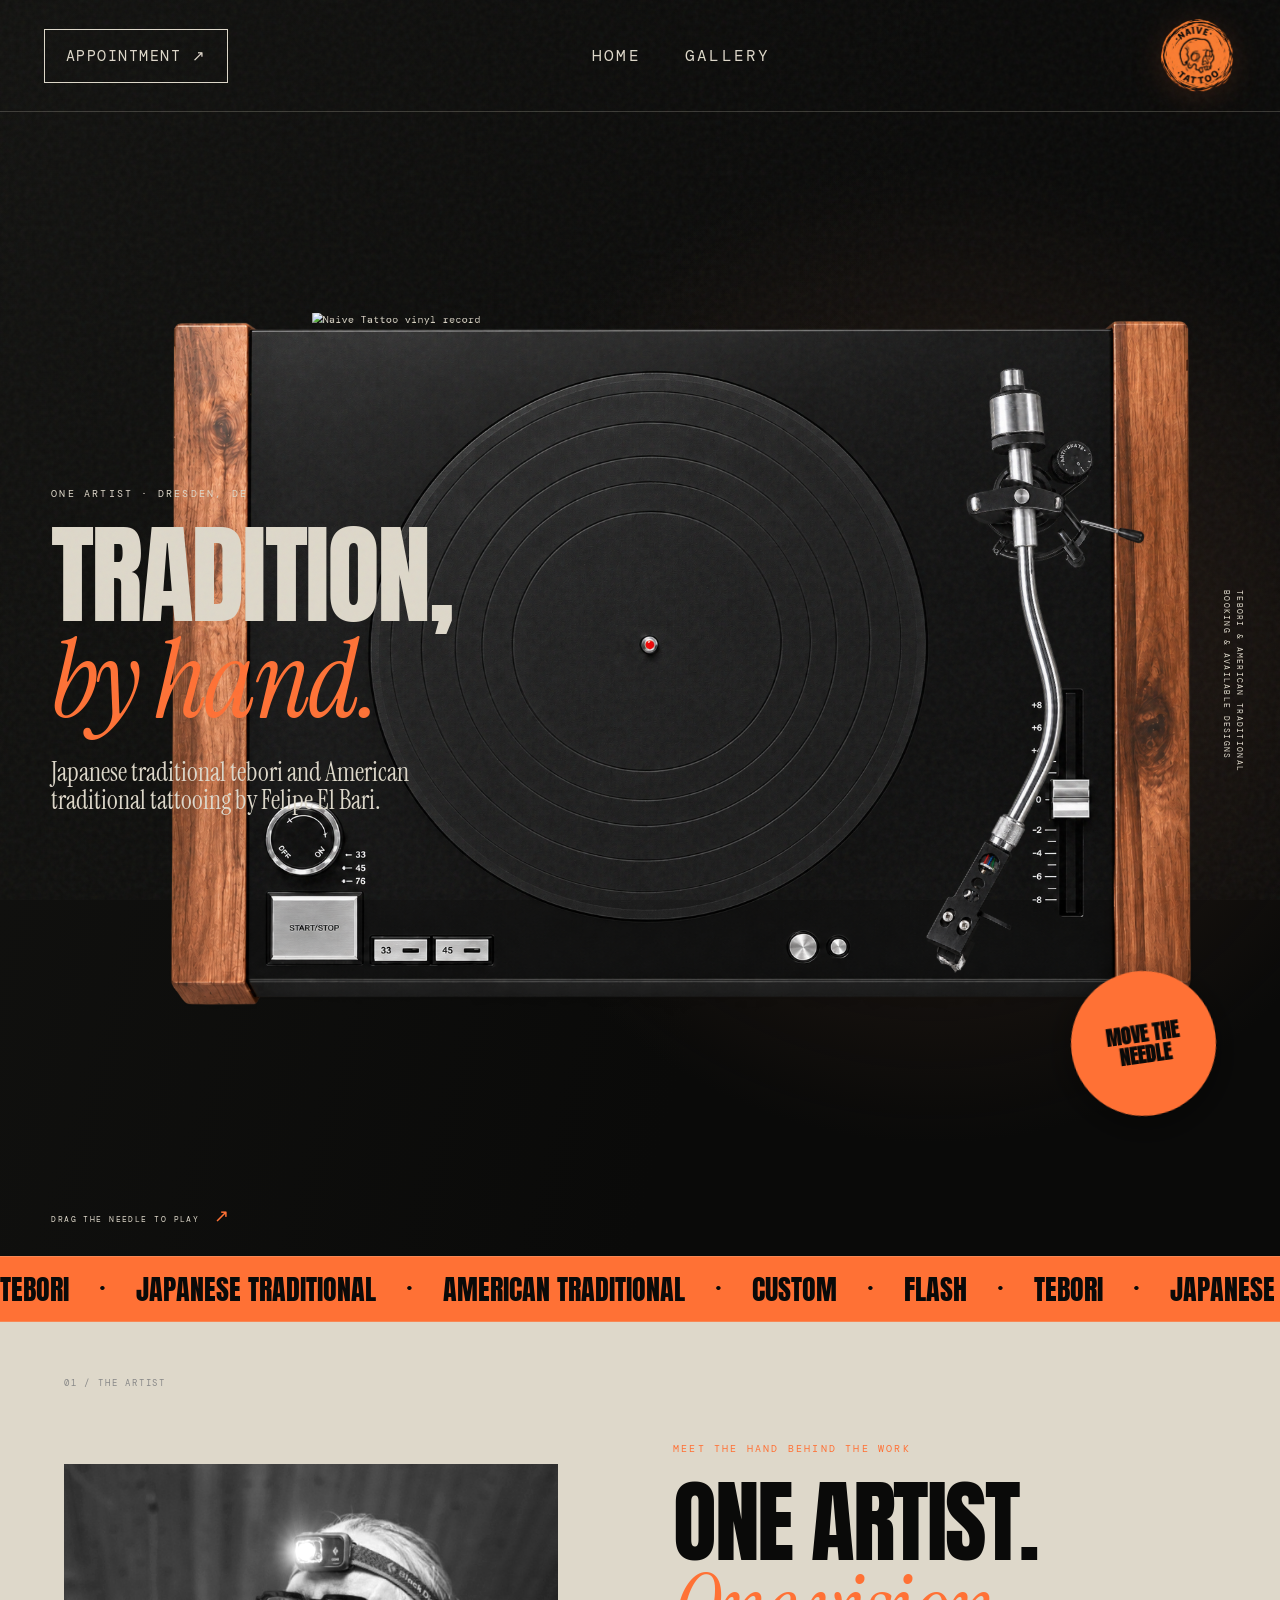
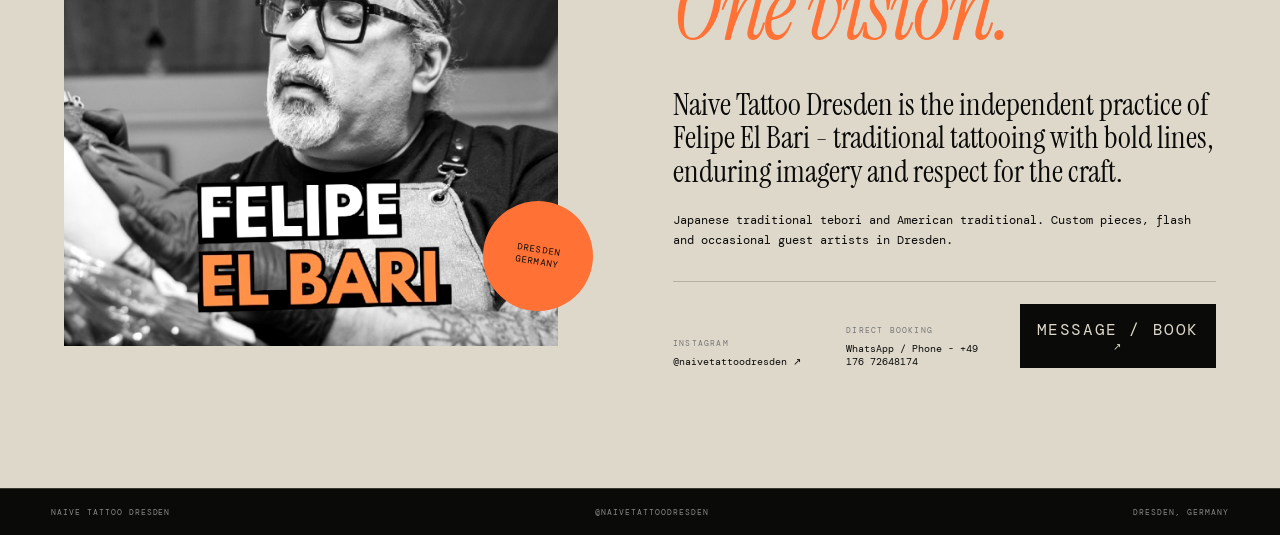
==== index.html @ 9af48a85 "Build Naive Tattoo Dresden website" ====
<!doctype html>
<html lang="en">
<head>
  <meta charset="UTF-8"><meta name="viewport" content="width=device-width,initial-scale=1">
  <meta name="theme-color" content="#0b0b0a">
  <meta name="description" content="Naive Tattoo Dresden - traditional Japanese tebori and American traditional tattooing.">
  <title>Naive Tattoo Dresden</title>
  <link rel="icon" type="image/png" sizes="16x16" href="Assets/Favicon/favicon-16x16.png">
  <link rel="icon" type="image/png" sizes="32x32" href="Assets/Favicon/favicon-32x32.png">
  <link rel="icon" type="image/png" sizes="48x48" href="Assets/Favicon/favicon-48x48.png">
  <link rel="apple-touch-icon" sizes="180x180" href="Assets/Favicon/favicon-180x180.png">
  <link rel="preconnect" href="https://fonts.googleapis.com"><link rel="preconnect" href="https://fonts.gstatic.com" crossorigin>
  <link href="https://fonts.googleapis.com/css2?family=Anton&family=DM+Mono:wght@300;400;500&family=Instrument+Serif:ital@0;1&display=swap" rel="stylesheet">
  <link rel="stylesheet" href="styles.css">
</head>
<body class="home-page">
  <div class="grain" aria-hidden="true"></div>
  <header class="site-header">
    <a class="brand" href="index.html" aria-label="Naive Tattoo Dresden, home"><img src="Assets/Logo/Orange logo.png" alt="Naive Tattoo Dresden orange logo"></a>
    <nav aria-label="Main navigation"><a href="index.html" aria-current="page">Home</a><a href="gallery.html">Gallery</a></nav>
    <button class="header-book appointment-open" type="button">Appointment <span>&nearr;</span></button>
  </header>
  <main>
    <section class="hero" id="top">
      <div class="hero-copy">
        <p class="eyebrow">One artist &middot; Dresden, DE</p>
        <h1>Tradition,<br><em>by hand.</em></h1>
        <p class="hero-intro">Japanese traditional tebori and American traditional tattooing by Felipe El Bari.</p>
      </div>
      <div class="deck-area">
        <div class="deck" id="deck" aria-label="Interactive record player">
          <img class="player" src="Assets/Vinyl player/player.png?v=221256" alt="Wooden record player">
          <div class="vinyl-wrap"><img class="vinyl" src="Assets/Vinyl player/Vinyl.png" alt="Naive Tattoo vinyl record"></div>
          <button class="tonearm" id="tonearm" type="button" aria-label="Hold and drag the tonearm onto or off the record" aria-pressed="false"><img src="Assets/Vinyl player/stick.png" alt=""></button>
          <button class="start-stop-hit" id="startStopButton" type="button" aria-label="Start or stop the record" aria-pressed="false"></button>
        </div>
        <div class="move-prompt" aria-hidden="true"><span><b>Move the needle</b></span></div>
      </div>
      <p class="side-note">Tebori & American Traditional<br>Booking & available designs</p>
      <span class="scroll-note">Drag the needle to play <span>&nearr;</span></span>
    </section>
    <section class="marquee" aria-label="Tattoo styles">
      <div class="marquee-track">
        <div class="marquee-set"><span>Tebori</span><i>&bull;</i><span>Japanese Traditional</span><i>&bull;</i><span>American Traditional</span><i>&bull;</i><span>Custom</span><i>&bull;</i><span>Flash</span><i>&bull;</i></div>
        <div class="marquee-set" aria-hidden="true"><span>Tebori</span><i>&bull;</i><span>Japanese Traditional</span><i>&bull;</i><span>American Traditional</span><i>&bull;</i><span>Custom</span><i>&bull;</i><span>Flash</span><i>&bull;</i></div>
        <div class="marquee-set" aria-hidden="true"><span>Tebori</span><i>&bull;</i><span>Japanese Traditional</span><i>&bull;</i><span>American Traditional</span><i>&bull;</i><span>Custom</span><i>&bull;</i><span>Flash</span><i>&bull;</i></div>
        <div class="marquee-set" aria-hidden="true"><span>Tebori</span><i>&bull;</i><span>Japanese Traditional</span><i>&bull;</i><span>American Traditional</span><i>&bull;</i><span>Custom</span><i>&bull;</i><span>Flash</span><i>&bull;</i></div>
        <div class="marquee-set" aria-hidden="true"><span>Tebori</span><i>&bull;</i><span>Japanese Traditional</span><i>&bull;</i><span>American Traditional</span><i>&bull;</i><span>Custom</span><i>&bull;</i><span>Flash</span><i>&bull;</i></div>
        <div class="marquee-set" aria-hidden="true"><span>Tebori</span><i>&bull;</i><span>Japanese Traditional</span><i>&bull;</i><span>American Traditional</span><i>&bull;</i><span>Custom</span><i>&bull;</i><span>Flash</span><i>&bull;</i></div>
      </div>
    </section>
    <section class="artist section home-artist" id="artist">
      <div class="section-index">01 / The artist</div>
      <div class="portrait-wrap reveal">
        <img src="Assets/Profile picture/Profile picture.png" alt="Felipe El Bari tattooing in his Dresden studio">
        <span class="portrait-stamp">Dresden<br>Germany</span>
      </div>
      <div class="artist-copy reveal">
        <p class="eyebrow orange">Meet the hand behind the work</p>
        <h2>One artist.<br><em>One vision.</em></h2>
        <p class="lead">Naive Tattoo Dresden is the independent practice of Felipe El Bari - traditional tattooing with bold lines, enduring imagery and respect for the craft.</p>
        <p>Japanese traditional tebori and American traditional. Custom pieces, flash and occasional guest artists in Dresden.</p>
        <div class="artist-contact">
          <div><small>Instagram</small><a href="https://www.instagram.com/naivetattoodresden/" target="_blank" rel="noreferrer">@naivetattoodresden &nearr;</a></div>
          <div><small>Direct booking</small><span>WhatsApp / Phone  - +49 176 72648174</span></div>
          <button class="message-button appointment-open" type="button">Message / Book <span>&nearr;</span></button>
        </div>
      </div>
    </section>
  </main>
  <footer><span>Naive Tattoo Dresden</span><span>@naivetattoodresden</span><span>Dresden, Germany</span></footer>
  <audio id="recordAudio" preload="metadata" loop src="Assets/Music/Rock Wit U (Yoruba Soul Mix - Dub).mp3"></audio>
  <dialog class="appointment-modal" id="appointmentModal">
    <button class="modal-close" type="button" aria-label="Close appointment details">&times;</button>
    <p class="eyebrow orange">Naive Tattoo Dresden</p><h2>Book a tattoo.</h2>
    <p>Message me, call me, or get in touch through Instagram to book or ask about available designs.</p>
    <div class="contact-rows">
      <div><small>Phone / WhatsApp</small><span>+49 176 72648174</span></div>
      <a href="https://www.instagram.com/naivetattoodresden/" target="_blank" rel="noreferrer"><small>Instagram</small><span>@naivetattoodresden &nearr;</span></a>
      <div><small>Email</small><span>Details coming soon</span></div>
    </div>
  </dialog>
  <script src="script.js"></script>
</body>
</html>
---- styles.css ----
:root{--ink:#0a0a09;--paper:#ded8ca;--orange:#ff7135;--line:rgba(222,216,202,.22);--mono:"DM Mono",monospace;--display:"Anton",Impact,sans-serif;--serif:"Instrument Serif",Georgia,serif}
*{box-sizing:border-box}html{scroll-behavior:smooth}body{margin:0;background:var(--ink);color:var(--paper);font-family:var(--mono);overflow-x:hidden}button,a{color:inherit}a{text-decoration:none}button{font:inherit}.grain{position:fixed;inset:0;pointer-events:none;z-index:99;opacity:.06;background-image:url("data:image/svg+xml,%3Csvg viewBox='0 0 180 180' xmlns='http://www.w3.org/2000/svg'%3E%3Cfilter id='n'%3E%3CfeTurbulence type='fractalNoise' baseFrequency='.9' numOctaves='4' stitchTiles='stitch'/%3E%3C/filter%3E%3Crect width='100%25' height='100%25' filter='url(%23n)' opacity='.8'/%3E%3C/svg%3E")}.site-header{height:92px;display:flex;align-items:center;justify-content:space-between;padding:15px 3vw;border-bottom:1px solid var(--line);position:absolute;top:0;width:100%;z-index:10}.brand{display:flex;align-items:center;gap:12px;text-transform:uppercase;font-size:10px;line-height:1.25;letter-spacing:.12em}.brand img{width:56px;height:56px;object-fit:contain}.site-header nav{display:flex;gap:35px;text-transform:uppercase;font-size:10px;letter-spacing:.16em}.site-header nav a,.text-link{position:relative}.site-header nav a:after,.text-link:after{content:"";position:absolute;height:1px;background:var(--orange);bottom:-5px;left:0;width:0;transition:.25s}.site-header nav a:hover:after,.text-link:hover:after{width:100%}.header-book{border:1px solid var(--paper);padding:13px 17px;text-transform:uppercase;font-size:10px;letter-spacing:.1em;transition:.25s}.header-book:hover{background:var(--orange);color:var(--ink);border-color:var(--orange)}.hero{min-height:100vh;position:relative;display:grid;grid-template-columns:minmax(260px,.75fr) minmax(520px,1.4fr);align-items:center;padding:120px 4vw 65px;overflow:hidden}.hero:before{content:"";position:absolute;inset:0;background:radial-gradient(circle at 73% 52%,#2b1e17 0,transparent 43%),linear-gradient(105deg,#121210,transparent 60%);z-index:-1}.hero-copy{position:relative;z-index:3}.eyebrow{text-transform:uppercase;letter-spacing:.22em;font-size:10px;margin:0 0 28px}.orange{color:var(--orange)}h1,h2{font-family:var(--display);font-weight:400;text-transform:uppercase;line-height:.88;letter-spacing:-.025em;margin:0}h1{font-size:clamp(70px,8.5vw,150px)}h1 em,h2 em{font-family:var(--serif);font-weight:400;text-transform:none;color:var(--orange)}.hero-intro{max-width:440px;font-family:var(--serif);font-size:clamp(20px,2vw,29px);line-height:1.12;margin:30px 0}.hero-tags{display:flex;gap:7px;flex-wrap:wrap}.hero-tags span{font-size:9px;letter-spacing:.12em;text-transform:uppercase;border:1px solid var(--line);border-radius:99px;padding:8px 11px}.deck-area{position:relative;width:min(64vw,760px);justify-self:end;margin-right:-2vw}.deck{position:relative;aspect-ratio:1}.deck img{width:100%;height:100%;object-fit:contain;display:block}.player{position:absolute;inset:0}.vinyl{position:absolute;inset:0;will-change:transform}.tonearm{position:absolute;inset:0;padding:0;border:0;background:transparent;cursor:grab;transform-origin:83.5% 20%;transform:rotate(-14deg);transition:transform .95s cubic-bezier(.22,.8,.2,1);z-index:3}.tonearm:active{cursor:grabbing}.deck.playing .tonearm{transform:rotate(0deg)}.deck.playing .vinyl{animation:spin 4.5s linear infinite}.needle-zone{position:absolute;left:45%;top:67%;width:20%;height:20%;border-radius:50%;pointer-events:none}.move-prompt{position:absolute;right:0;bottom:8%;display:flex;align-items:center;gap:10px;background:var(--orange);color:var(--ink);border:0;border-radius:50%;width:145px;height:145px;justify-content:center;transform:rotate(-8deg);cursor:pointer;z-index:5;box-shadow:0 10px 45px #0008;transition:.25s}.move-prompt:hover{transform:rotate(0) scale(1.05)}.move-prompt b,.move-prompt small{display:block;text-align:left}.move-prompt b{text-transform:uppercase;font-family:var(--display);font-size:20px}.move-prompt small{font-size:7px;text-transform:uppercase;letter-spacing:.08em;max-width:70px}.prompt-arrow{font-size:25px}.playing+.move-prompt{opacity:0;visibility:hidden;transform:scale(.7)}.now-playing{position:absolute;bottom:4%;right:1%;display:flex;align-items:center;gap:12px;opacity:0;transform:translateY(15px);pointer-events:none;transition:.4s}.deck.playing~.now-playing{opacity:1;transform:none;pointer-events:auto}.now-playing b,.now-playing small{display:block;text-transform:uppercase}.now-playing b{font-size:10px}.now-playing small{font-size:7px;color:#999;margin-top:3px}.now-playing button{background:transparent;border:0;border-bottom:1px solid var(--paper);padding:3px;font-size:8px;text-transform:uppercase;cursor:pointer}.equalizer{display:flex;align-items:flex-end;gap:2px;height:18px}.equalizer i{display:block;width:2px;background:var(--orange);animation:level .55s ease-in-out infinite alternate}.equalizer i:nth-child(1){height:8px}.equalizer i:nth-child(2){height:17px;animation-delay:.2s}.equalizer i:nth-child(3){height:12px;animation-delay:.35s}.side-note{position:absolute;right:2vw;top:47%;writing-mode:vertical-rl;text-transform:uppercase;font-size:8px;letter-spacing:.16em;line-height:1.7}.scroll-note{position:absolute;bottom:28px;left:4vw;text-transform:uppercase;font-size:8px;letter-spacing:.18em}.scroll-note span{color:var(--orange);font-size:18px;margin-left:8px}.marquee{border-block:1px solid var(--line);overflow:hidden;background:var(--orange);color:var(--ink);padding:13px 0}.marquee div{display:flex;gap:30px;width:max-content;animation:marquee 28s linear infinite}.marquee span{font-family:var(--display);font-size:28px;text-transform:uppercase}.marquee i{font-style:normal;font-size:18px;align-self:center}.section{padding:120px 5vw}.section-index{font-size:9px;text-transform:uppercase;letter-spacing:.2em;color:#888}.artist{display:grid;grid-template-columns:1fr 1.1fr;gap:9vw;align-items:center;background:var(--paper);color:var(--ink);position:relative}.artist>.section-index{position:absolute;top:55px;left:5vw}.portrait-wrap{position:relative;max-width:590px}.portrait-wrap img{width:100%;display:block;filter:contrast(1.08)}.portrait-stamp{position:absolute;right:-35px;bottom:35px;background:var(--orange);border-radius:50%;width:110px;height:110px;display:grid;place-items:center;text-align:center;text-transform:uppercase;font-size:9px;line-height:1.5;letter-spacing:.15em;transform:rotate(9deg)}h2{font-size:clamp(58px,7vw,112px)}.artist-copy .lead{font-family:var(--serif);font-size:clamp(22px,2.4vw,34px);line-height:1.1;margin:40px 0 20px;max-width:700px}.artist-copy>p:not(.lead,.eyebrow){line-height:1.7;font-size:12px;max-width:590px}.text-link{display:inline-block;text-transform:uppercase;font-size:10px;letter-spacing:.14em;margin-top:25px}.text-link span{color:var(--orange)}.work{padding-bottom:170px}.work-heading{display:grid;grid-template-columns:.5fr 1.4fr .6fr;gap:3vw;align-items:end;margin-bottom:80px}.work-heading p{font-family:var(--serif);font-size:20px;line-height:1.2}.gallery{display:grid;grid-template-columns:repeat(12,1fr);gap:6vw 2vw;align-items:start}.piece{border:0;background:transparent;padding:0;text-align:left;cursor:zoom-in;color:var(--paper)}.piece:nth-child(1){grid-column:1/span 5}.piece:nth-child(2){grid-column:7/span 3;margin-top:130px}.piece:nth-child(3){grid-column:10/span 3;margin-top:45px}.piece:nth-child(4){grid-column:2/span 3}.piece:nth-child(5){grid-column:6/span 4;margin-top:-40px}.piece:nth-child(6){grid-column:10/span 3;margin-top:90px}.piece img{width:100%;display:block;aspect-ratio:4/5;object-fit:cover;filter:saturate(.78);transition:.45s}.piece:hover img{filter:saturate(1);transform:scale(.985)}.piece span{display:block;margin-top:12px;font-size:8px;text-transform:uppercase;letter-spacing:.14em;color:#aaa}.practice{background:#191815;display:grid;grid-template-columns:.8fr 1.2fr;gap:8vw;align-items:start}.practice-art{position:sticky;top:30px}.practice-art img{width:100%;display:block}.practice-copy h2{margin:35px 0 70px}.service-list{border-top:1px solid var(--line)}.service-list article{display:grid;grid-template-columns:45px 1fr 1.1fr;gap:20px;padding:24px 0;border-bottom:1px solid var(--line);align-items:start}.service-list article>span{font-size:8px;color:var(--orange)}.service-list h3{font-family:var(--display);font-weight:400;text-transform:uppercase;font-size:24px;margin:0}.service-list p{font-size:10px;line-height:1.6;color:#aaa;margin:3px 0}.booking{text-align:center;min-height:88vh;display:flex;flex-direction:column;align-items:center;justify-content:center;position:relative;overflow:hidden}.booking-mark{position:absolute;width:min(58vw,760px);opacity:.06;z-index:-1}.booking h2{font-size:clamp(65px,9vw,145px)}.booking>p:not(.eyebrow){font-family:var(--serif);font-size:22px;max-width:600px}.booking-button{background:var(--orange);color:var(--ink);padding:21px 27px;text-transform:uppercase;font-size:11px;letter-spacing:.12em;margin-top:25px;transition:.25s}.booking-button:hover{transform:rotate(-2deg) scale(1.03)}.booking-meta{position:absolute;bottom:30px;width:90%;display:flex;justify-content:space-between;text-transform:uppercase;font-size:8px;letter-spacing:.14em}footer{display:flex;justify-content:space-between;border-top:1px solid var(--line);padding:28px 4vw;text-transform:uppercase;font-size:8px;letter-spacing:.12em;color:#888}#lightbox{width:100vw;height:100vh;max-width:none;max-height:none;border:0;padding:5vh;background:#080808ef;color:white}#lightbox::backdrop{background:#000b}#lightbox img{width:100%;height:85vh;object-fit:contain}#lightbox p{text-align:center;text-transform:uppercase;font-size:9px;letter-spacing:.15em}.lightbox-close{position:fixed;right:25px;top:20px;border:0;background:var(--orange);color:#000;border-radius:50%;width:42px;height:42px;font-size:25px;cursor:pointer}.reveal{opacity:0;transform:translateY(35px);transition:opacity .75s,transform .75s}.reveal.visible{opacity:1;transform:none}@keyframes spin{to{transform:rotate(360deg)}}@keyframes level{to{height:3px}}@keyframes marquee{to{transform:translateX(-50%)}}
@media(max-width:900px){.site-header{height:75px}.site-header nav{display:none}.brand img{width:45px;height:45px}.hero{grid-template-columns:1fr;padding-top:110px;align-content:start}.hero-copy{padding-top:20px}.hero-intro{margin:18px 0}.deck-area{width:min(110vw,660px);margin:-3vw -11vw -6vw 0;justify-self:end}.side-note{display:none}.scroll-note{bottom:16px}.move-prompt{width:110px;height:110px;right:7%;bottom:10%}.artist{grid-template-columns:1fr;padding-top:100px}.portrait-wrap{max-width:75vw}.artist-copy{padding-top:20px}.work-heading{grid-template-columns:1fr}.work-heading .section-index{margin-bottom:25px}.work-heading p{max-width:400px}.piece:nth-child(n){grid-column:auto;margin-top:0}.gallery{grid-template-columns:1fr 1fr;gap:35px 16px}.practice{grid-template-columns:1fr}.practice-art{position:relative;top:0;max-width:550px}.booking-meta{position:relative;bottom:auto;margin-top:70px;gap:20px}.site-header,.section{padding-left:22px;padding-right:22px}}
@media(max-width:560px){.header-book{padding:10px;font-size:8px}.hero{min-height:900px}.hero h1{font-size:64px}.hero-copy{z-index:4}.deck-area{width:125vw;margin-top:0;margin-right:-30vw}.move-prompt{right:16%;bottom:9%}.section{padding-top:85px;padding-bottom:85px}.portrait-wrap{max-width:92%}.portrait-stamp{right:-20px;width:90px;height:90px}.gallery{grid-template-columns:1fr}.piece:nth-child(n){width:88%}.piece:nth-child(even){margin-left:auto}.service-list article{grid-template-columns:30px 1fr}.service-list p{grid-column:2}.booking{min-height:780px}.booking-meta{flex-direction:column}footer{gap:15px;flex-direction:column}.scroll-note{display:none}}
@media(prefers-reduced-motion:reduce){*{scroll-behavior:auto!important}.vinyl,.marquee div,.equalizer i{animation:none!important}.reveal{opacity:1;transform:none}}

/* Compact revision: mechanically constrained record player + artist contact */
.hero{grid-template-columns:minmax(260px,.75fr) minmax(500px,1.35fr);padding:110px 4vw 55px}
.deck-area{width:min(58vw,760px,calc(100vh - 135px));margin-right:1vw}
.deck{user-select:none;touch-action:none}
.deck img{pointer-events:none}
.tonearm{transform-origin:83.5% 20%;transform:rotate(-16deg);transition:transform .5s cubic-bezier(.22,.8,.2,1);touch-action:none}
.tonearm.dragging{cursor:grabbing;transition:none}
.tonearm:focus-visible{outline:0}
.deck.playing .tonearm{transform:rotate(0deg)}
.deck.playing .vinyl{animation:record-spin 3.8s linear infinite}
.move-prompt{cursor:default;animation:nudge 1.8s ease-in-out infinite}
.artist-contact{margin-top:30px;border-top:1px solid rgba(10,10,9,.2);display:grid;grid-template-columns:1fr 1fr auto;gap:20px;align-items:end;padding-top:22px}
.artist-contact small,.artist-contact a,.artist-contact span{display:block}
.artist-contact small{text-transform:uppercase;font-size:8px;letter-spacing:.15em;color:#777;margin-bottom:7px}
.artist-contact a,.artist-contact span{font-size:10px}
.message-button{background:var(--ink);color:var(--paper);padding:15px 17px;text-transform:uppercase;letter-spacing:.1em;white-space:nowrap;transition:.25s}
.message-button:hover{background:var(--orange);color:var(--ink)}
@keyframes record-spin{from{transform:rotate(0deg)}to{transform:rotate(360deg)}}
@keyframes nudge{50%{transform:rotate(-5deg) translateY(-5px)}}
@media(max-width:900px){.hero{padding-top:100px}.deck-area{width:min(92vw,620px);margin:-2vw auto 0;justify-self:center}.artist-contact{grid-template-columns:1fr 1fr}.message-button{grid-column:1/-1;text-align:center}}
@media(max-width:560px){.hero{min-height:850px}.deck-area{width:96vw;margin:10px -3vw 0}.move-prompt{right:8%}}

/* Minimal two-page portfolio */
.brand img{width:58px;height:58px}
.header-book{background:transparent;cursor:pointer}
.home-page .hero{min-height:calc(100vh - 58px)}
.home-page footer{padding-block:18px}
.marquee{padding:11px 0}
.marquee .marquee-track{display:flex;gap:0;width:max-content;animation:marquee-loop 42s linear infinite}
.marquee .marquee-set{display:flex;flex-shrink:0;gap:28px;width:max-content;padding-right:28px;animation:none}
.marquee .marquee-set span{white-space:nowrap}
@keyframes marquee-loop{to{transform:translateX(-16.6666667%)}}
.appointment-modal{width:min(92vw,570px);border:1px solid rgba(222,216,202,.3);background:#11110f;color:var(--paper);padding:45px;box-shadow:0 30px 100px #000}
.appointment-modal::backdrop{background:#000b;backdrop-filter:blur(7px)}
.appointment-modal h2{font-size:58px;margin-bottom:24px}
.appointment-modal>p:not(.eyebrow){font-family:var(--serif);font-size:20px;line-height:1.25;color:#bbb}
.modal-close{position:absolute;right:16px;top:14px;width:38px;height:38px;border:1px solid var(--line);border-radius:50%;background:transparent;color:var(--paper);font-size:22px;cursor:pointer}
.contact-rows{margin-top:28px;border-top:1px solid var(--line)}
.contact-rows>div,.contact-rows>a{display:flex;justify-content:space-between;gap:25px;padding:17px 0;border-bottom:1px solid var(--line)}
.contact-rows small{text-transform:uppercase;font-size:8px;letter-spacing:.14em;color:#777}.contact-rows span{font-size:10px}
.gallery-page{background:#0c0c0b}.gallery-page .site-header{position:absolute}.gallery-intro{padding:180px 5vw 90px;border-bottom:1px solid var(--line)}
.gallery-intro h1{font-size:clamp(75px,12vw,180px)}.gallery-intro>p:last-child{font-family:var(--serif);font-size:23px;max-width:550px;margin:35px 0 0}
.gallery-work{padding:100px 5vw 150px}.gallery-work .piece span{display:none}.gallery-work .piece img{aspect-ratio:auto;max-height:78vh;object-fit:cover}
#lightbox p{display:none}
@media(max-width:900px){.brand img{width:47px;height:47px}.gallery-intro{padding-top:140px}.gallery-work{padding-top:65px}.home-page .hero{min-height:850px}}
@media(max-width:560px){.appointment-modal{padding:38px 22px 24px}.appointment-modal h2{font-size:46px}.contact-rows>div,.contact-rows>a{flex-direction:column;gap:7px}.gallery-intro{padding:125px 22px 60px}.gallery-work{padding:60px 22px 90px}}

/* Larger, clearer header with the signature mark on the right */
.site-header{height:112px;padding:18px 3.4vw}
.site-header .brand{order:3;margin-left:24px}
.site-header .brand img{width:78px;height:78px;filter:drop-shadow(0 5px 16px rgba(255,113,53,.15))}
.site-header nav{order:2;gap:44px}
.site-header nav a{font-size:16px;letter-spacing:.14em}
.site-header .header-book{order:1;padding:16px 21px;font-size:15px;letter-spacing:.1em}
.home-page .hero{padding-top:132px}
.gallery-intro{padding-top:205px}
@media(max-width:900px){.site-header{height:92px;padding:12px 22px}.site-header .brand{margin-left:15px}.site-header .brand img{width:64px;height:64px}.site-header .header-book{padding:13px 16px;font-size:12px}.home-page .hero{padding-top:112px}.gallery-intro{padding-top:155px}}
@media(max-width:560px){.site-header{padding-inline:14px}.site-header .brand{margin-left:8px}.site-header .brand img{width:54px;height:54px}.site-header .header-book{padding:10px;font-size:10px}.home-page .hero{padding-top:105px}}

/* Reference-matched Technics-style interactive deck */
.deck .player,.deck .tonearm{position:absolute;width:100%;height:100%;object-fit:contain}
.deck .player{z-index:1;inset:0}.deck .vinyl-wrap{position:absolute;inset:0;z-index:2;transform:translate(-2.919%,-1.495%) scale(.632);transform-origin:50% 50%;pointer-events:none}.deck .vinyl{position:absolute;inset:0;width:100%;height:100%;object-fit:contain;transform-origin:49.88% 49.12%}
.deck .tonearm{z-index:3;left:3.76%;top:7.42%;right:auto;bottom:auto;transform-origin:78.79% 27.15%;transform:rotate(-38deg) scale(.45)}
.deck .start-stop-hit{position:absolute;z-index:5;left:8.1%;top:74.7%;width:10.3%;height:8.4%;border:0;background:transparent;cursor:pointer;border-radius:3px;box-shadow:0 0 0 0 rgba(255,113,53,0);transition:box-shadow .2s,transform .12s}
.deck .start-stop-hit:hover,.deck .start-stop-hit:focus-visible{outline:0;box-shadow:none}
.deck .start-stop-hit:active{transform:translateY(2px)}
.deck.playing .tonearm{transform:rotate(-15deg) scale(.45)}
.deck.playing .vinyl{animation:record-spin 3.8s linear infinite}
.home-page .deck-area{width:min(83.52vw,1094px)}
.home-page .hero{min-height:max(100vh,1220px)}
@media(max-width:900px){.home-page .deck-area{width:min(96vw,744px)}.home-page .hero{min-height:850px}}
@media(max-width:560px){.home-page .deck-area{width:96vw}}

/* Phone navigation: logo is home, so show only the other destination */
@media(max-width:900px){.site-header nav{display:flex;gap:0}.site-header nav a{font-size:12px}.site-header nav a[aria-current="page"]{display:none}}
@media(max-width:560px){.site-header nav a{font-size:10px;letter-spacing:.1em}.home-page .hero-copy{padding-top:8px}.home-page .hero-intro{max-width:340px}.home-page .hero-tags{max-width:340px}}

/* Final phone-fit overrides */
@media(max-width:900px){.home-page .hero{grid-template-columns:minmax(0,1fr);align-content:start;min-height:980px}.home-page .deck-area{justify-self:center;margin:8px auto 0}.site-header .brand{margin-left:0;flex:0 0 auto}.gallery-intro{max-width:100%;overflow:hidden}.gallery-intro>p:last-child{max-width:100%;overflow-wrap:anywhere}}
@media(max-width:560px){.home-page .deck-area{width:78vw}.home-page .hero{padding-left:20px;padding-right:20px;min-height:920px}.site-header .brand{display:flex!important;position:absolute;right:14px;width:50px;height:50px;z-index:20}.site-header nav{position:absolute;left:50%;transform:translateX(-50%)}.site-header .brand img{display:block;width:50px;height:50px;opacity:1}.move-prompt{width:78px;height:78px;right:-2%;bottom:7%}.move-prompt b{font-size:14px}.gallery-intro h1{font-size:clamp(58px,19vw,76px)}.gallery-intro>p:last-child{font-size:20px;line-height:1.25;max-width:330px}}
.home-artist{min-height:760px}.home-artist .message-button{border:0;font:inherit;cursor:pointer}
.move-prompt b{max-width:88px;text-align:center;line-height:1.05}
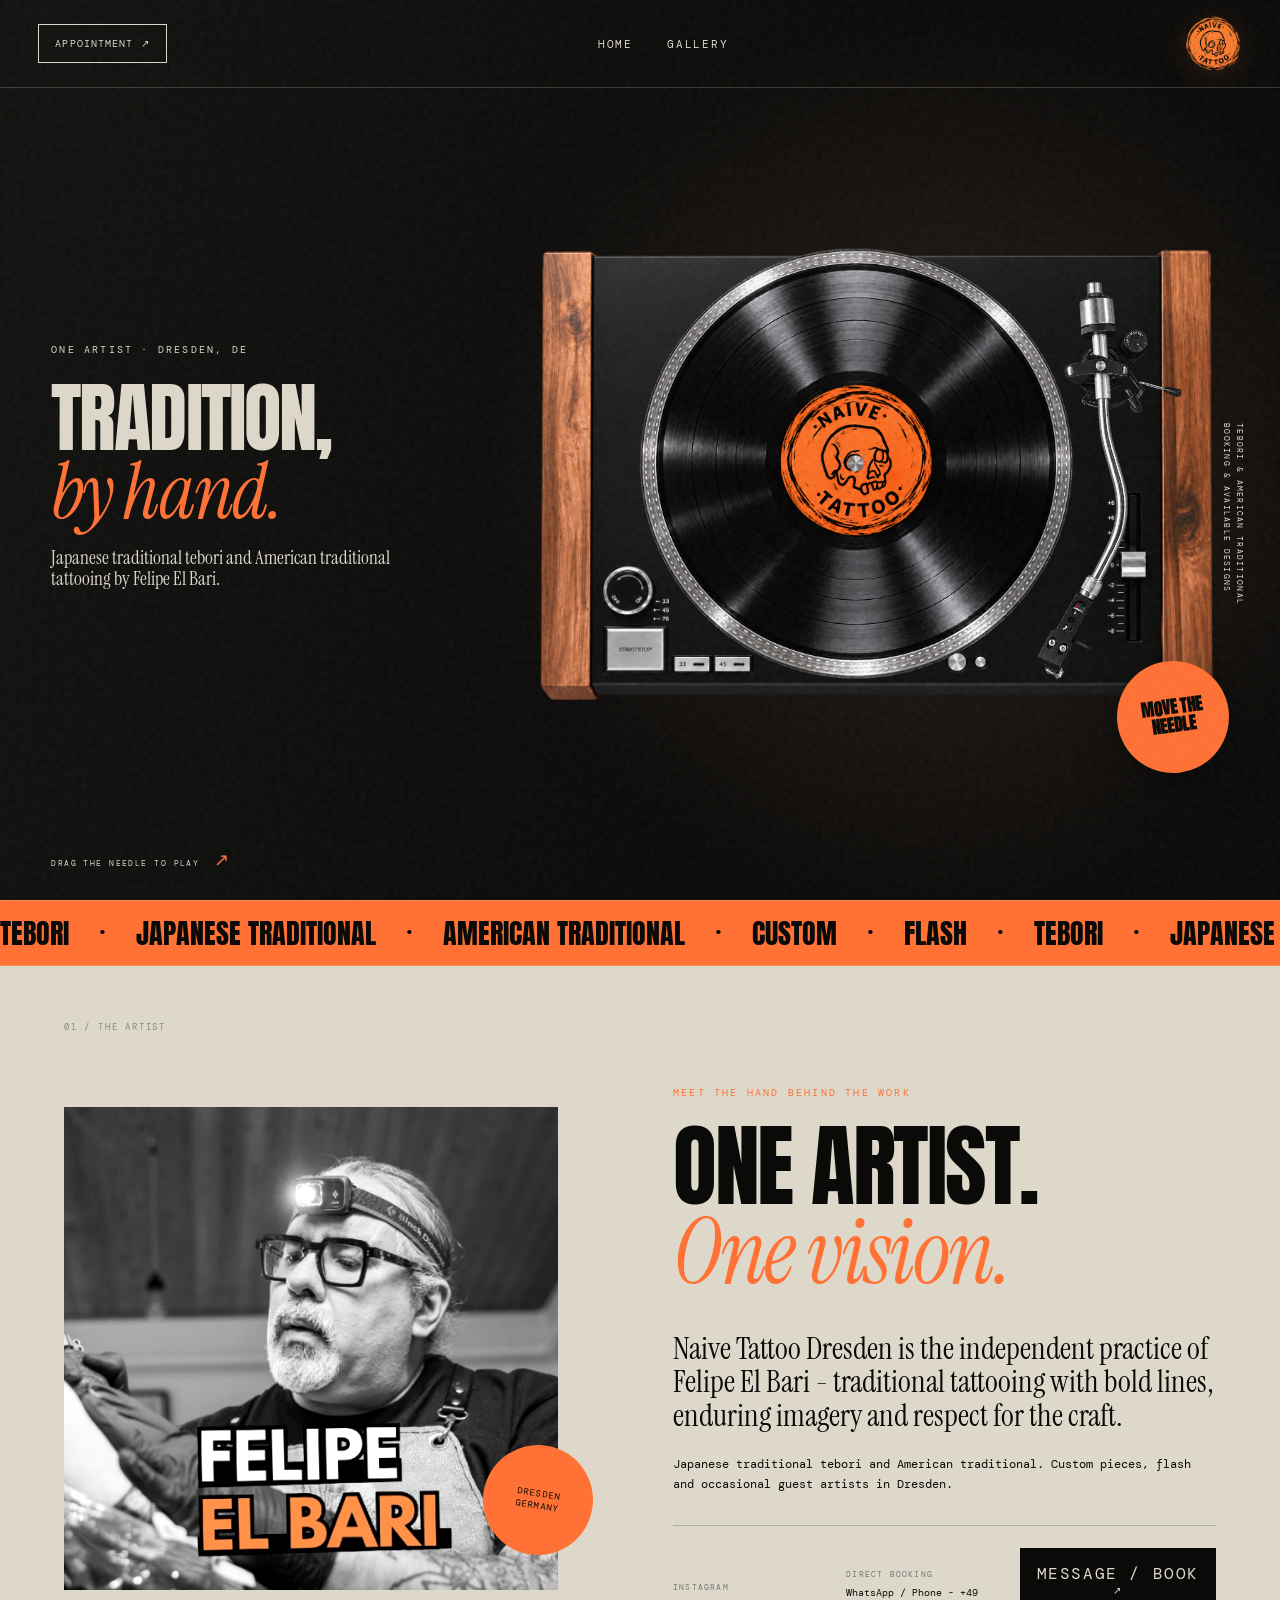
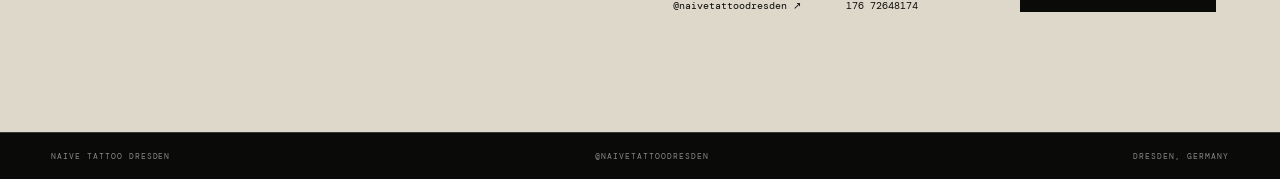
==== commit ddc1df9c: "Fix Pages asset paths and desktop scale" ====
--- a/index.html
+++ b/index.html
@@ -30,7 +30,7 @@
       <div class="deck-area">
         <div class="deck" id="deck" aria-label="Interactive record player">
           <img class="player" src="Assets/Vinyl player/player.png?v=221256" alt="Wooden record player">
-          <div class="vinyl-wrap"><img class="vinyl" src="Assets/Vinyl player/Vinyl.png" alt="Naive Tattoo vinyl record"></div>
+          <div class="vinyl-wrap"><img class="vinyl" src="Assets/Vinyl player/vinyl.png" alt="Naive Tattoo vinyl record"></div>
           <button class="tonearm" id="tonearm" type="button" aria-label="Hold and drag the tonearm onto or off the record" aria-pressed="false"><img src="Assets/Vinyl player/stick.png" alt=""></button>
           <button class="start-stop-hit" id="startStopButton" type="button" aria-label="Start or stop the record" aria-pressed="false"></button>
         </div>
--- a/styles.css
+++ b/styles.css
@@ -84,5 +84,20 @@
 /* Final phone-fit overrides */
 @media(max-width:900px){.home-page .hero{grid-template-columns:minmax(0,1fr);align-content:start;min-height:980px}.home-page .deck-area{justify-self:center;margin:8px auto 0}.site-header .brand{margin-left:0;flex:0 0 auto}.gallery-intro{max-width:100%;overflow:hidden}.gallery-intro>p:last-child{max-width:100%;overflow-wrap:anywhere}}
 @media(max-width:560px){.home-page .deck-area{width:78vw}.home-page .hero{padding-left:20px;padding-right:20px;min-height:920px}.site-header .brand{display:flex!important;position:absolute;right:14px;width:50px;height:50px;z-index:20}.site-header nav{position:absolute;left:50%;transform:translateX(-50%)}.site-header .brand img{display:block;width:50px;height:50px;opacity:1}.move-prompt{width:78px;height:78px;right:-2%;bottom:7%}.move-prompt b{font-size:14px}.gallery-intro h1{font-size:clamp(58px,19vw,76px)}.gallery-intro>p:last-child{font-size:20px;line-height:1.25;max-width:330px}}
+
+/* Desktop proportions matched to the intended compact 100%-zoom composition */
+@media(min-width:901px){
+  .site-header{height:88px;padding:13px 3vw}
+  .site-header .brand img{width:58px;height:58px}
+  .site-header nav{gap:34px}
+  .site-header nav a{font-size:11px;letter-spacing:.16em}
+  .site-header .header-book{padding:12px 16px;font-size:10px;letter-spacing:.11em}
+  .home-page .hero{min-height:100vh;padding:105px 4vw 50px;grid-template-columns:minmax(270px,.78fr) minmax(520px,1.25fr)}
+  .home-page .hero h1{font-size:clamp(68px,6vw,100px)}
+  .home-page .hero-intro{font-size:clamp(18px,1.45vw,22px);max-width:390px;margin:22px 0}
+  .home-page .deck-area{width:min(55vw,760px,calc(100vh - 125px));margin-right:0}
+  .home-page .move-prompt{width:112px;height:112px}
+  .home-page .move-prompt b{font-size:17px}
+}
 .home-artist{min-height:760px}.home-artist .message-button{border:0;font:inherit;cursor:pointer}
 .move-prompt b{max-width:88px;text-align:center;line-height:1.05}
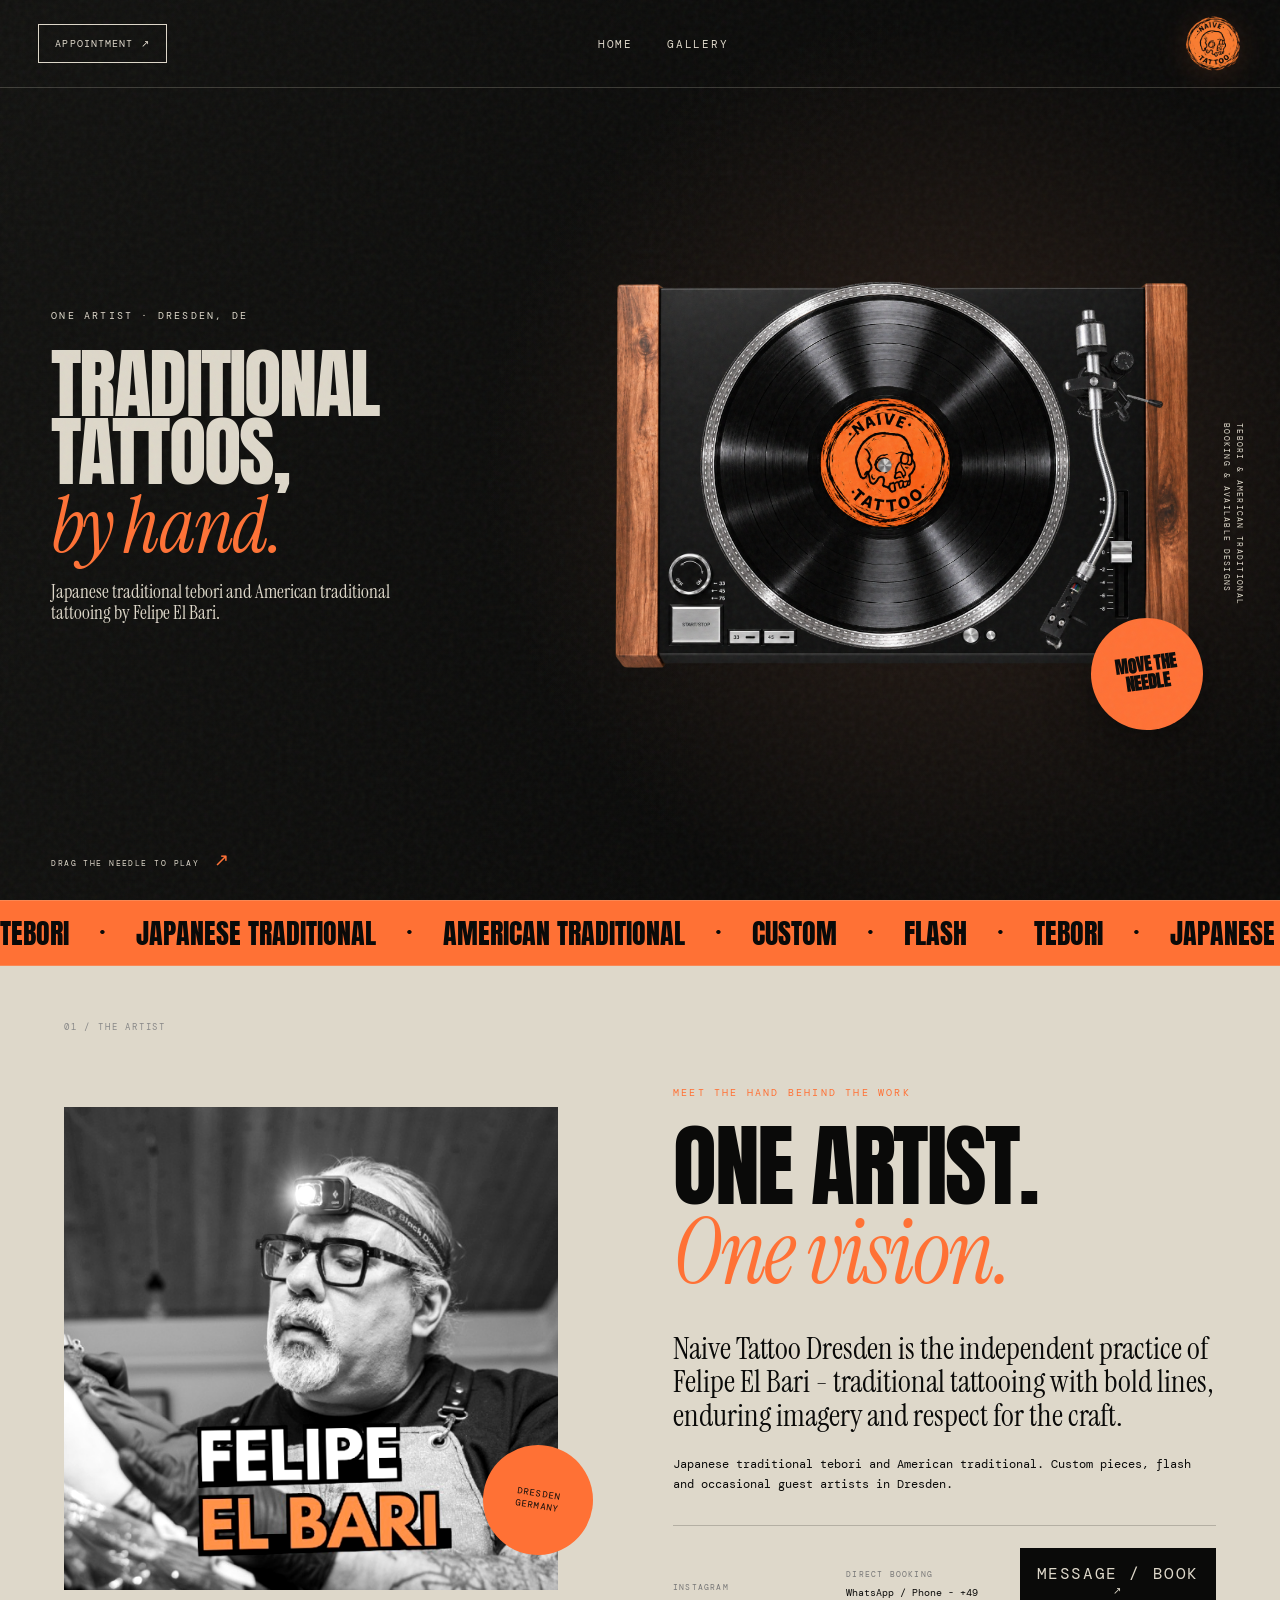
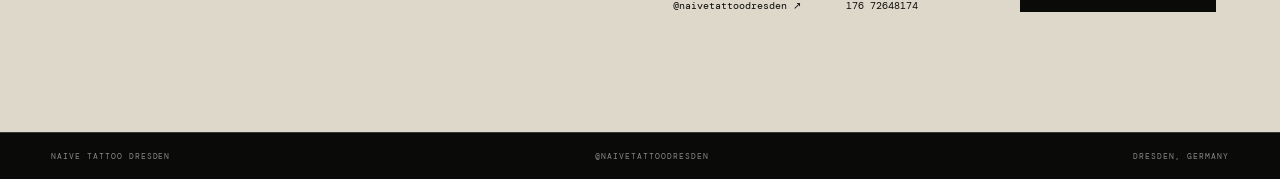
==== commit ea7fc8f5: "Update index.html" ====
--- a/index.html
+++ b/index.html
@@ -24,7 +24,7 @@
     <section class="hero" id="top">
       <div class="hero-copy">
         <p class="eyebrow">One artist &middot; Dresden, DE</p>
-        <h1>Tradition,<br><em>by hand.</em></h1>
+        <h1>Traditional tattoos,<br><em>by hand.</em></h1>
         <p class="hero-intro">Japanese traditional tebori and American traditional tattooing by Felipe El Bari.</p>
       </div>
       <div class="deck-area">
--- a/styles.css
+++ b/styles.css
@@ -83,7 +83,7 @@
 
 /* Final phone-fit overrides */
 @media(max-width:900px){.home-page .hero{grid-template-columns:minmax(0,1fr);align-content:start;min-height:980px}.home-page .deck-area{justify-self:center;margin:8px auto 0}.site-header .brand{margin-left:0;flex:0 0 auto}.gallery-intro{max-width:100%;overflow:hidden}.gallery-intro>p:last-child{max-width:100%;overflow-wrap:anywhere}}
-@media(max-width:560px){.home-page .deck-area{width:78vw}.home-page .hero{padding-left:20px;padding-right:20px;min-height:920px}.site-header .brand{display:flex!important;position:absolute;right:14px;width:50px;height:50px;z-index:20}.site-header nav{position:absolute;left:50%;transform:translateX(-50%)}.site-header .brand img{display:block;width:50px;height:50px;opacity:1}.move-prompt{width:78px;height:78px;right:-2%;bottom:7%}.move-prompt b{font-size:14px}.gallery-intro h1{font-size:clamp(58px,19vw,76px)}.gallery-intro>p:last-child{font-size:20px;line-height:1.25;max-width:330px}}
+@media(max-width:560px){.home-page .deck-area{width:78vw}.home-page .hero{padding-left:20px;padding-right:20px;min-height:920px}.site-header .brand{display:flex!important;position:absolute;right:14px;width:50px;height:50px;z-index:20}.site-header nav{position:absolute;left:50%;transform:translateX(-50%)}.site-header .brand img{display:block;width:50px;height:50px;opacity:1}.move-prompt{display:flex;visibility:visible;opacity:1;width:78px;height:78px;left:45%;right:auto;bottom:4%}.move-prompt b{font-size:14px}.gallery-intro h1{font-size:clamp(58px,19vw,76px)}.gallery-intro>p:last-child{font-size:20px;line-height:1.25;max-width:330px}}
 
 /* Desktop proportions matched to the intended compact 100%-zoom composition */
 @media(min-width:901px){
@@ -95,7 +95,7 @@
   .home-page .hero{min-height:100vh;padding:105px 4vw 50px;grid-template-columns:minmax(270px,.78fr) minmax(520px,1.25fr)}
   .home-page .hero h1{font-size:clamp(68px,6vw,100px)}
   .home-page .hero-intro{font-size:clamp(18px,1.45vw,22px);max-width:390px;margin:22px 0}
-  .home-page .deck-area{width:min(55vw,760px,calc(100vh - 125px));margin-right:0}
+  .home-page .deck-area{width:min(47vw,640px,calc(100vh - 155px));margin-right:2vw}
   .home-page .move-prompt{width:112px;height:112px}
   .home-page .move-prompt b{font-size:17px}
 }
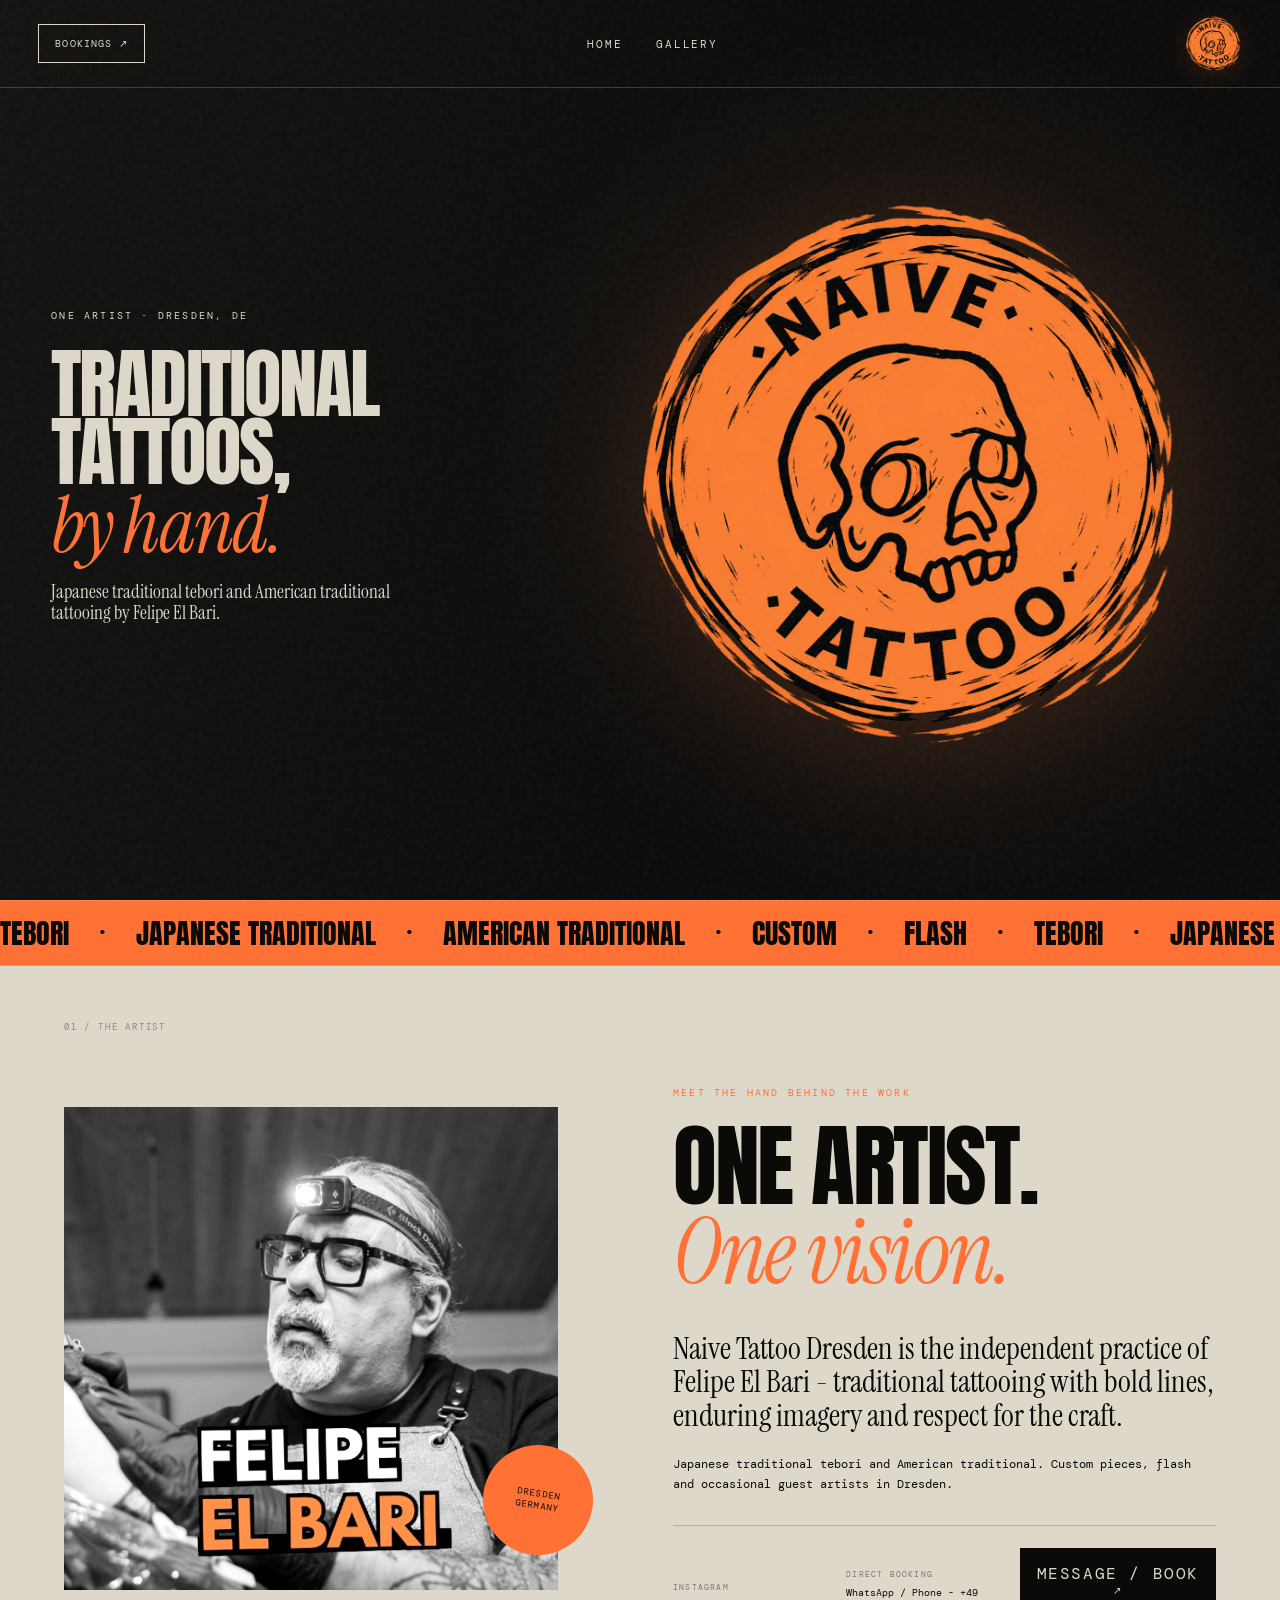
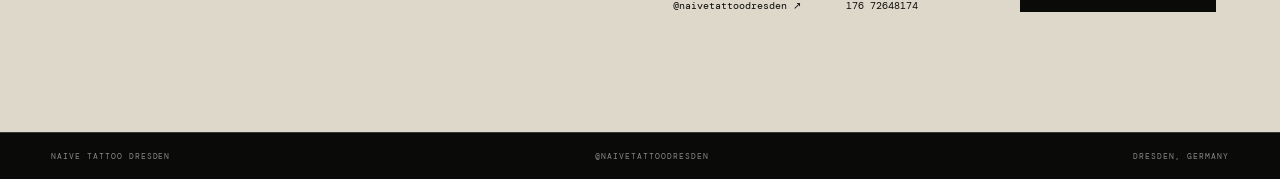
==== commit e2493faa: "Move record player to gallery" ====
--- a/index.html
+++ b/index.html
@@ -18,7 +18,7 @@
   <header class="site-header">
     <a class="brand" href="index.html" aria-label="Naive Tattoo Dresden, home"><img src="Assets/Logo/Orange logo.png" alt="Naive Tattoo Dresden orange logo"></a>
     <nav aria-label="Main navigation"><a href="index.html" aria-current="page">Home</a><a href="gallery.html">Gallery</a></nav>
-    <button class="header-book appointment-open" type="button">Appointment <span>&nearr;</span></button>
+    <button class="header-book appointment-open" type="button">Bookings <span>&nearr;</span></button>
   </header>
   <main>
     <section class="hero" id="top">
@@ -27,17 +27,9 @@
         <h1>Traditional tattoos,<br><em>by hand.</em></h1>
         <p class="hero-intro">Japanese traditional tebori and American traditional tattooing by Felipe El Bari.</p>
       </div>
-      <div class="deck-area">
-        <div class="deck" id="deck" aria-label="Interactive record player">
-          <img class="player" src="Assets/Vinyl player/player.png?v=221256" alt="Wooden record player">
-          <div class="vinyl-wrap"><img class="vinyl" src="Assets/Vinyl player/vinyl.png" alt="Naive Tattoo vinyl record"></div>
-          <button class="tonearm" id="tonearm" type="button" aria-label="Hold and drag the tonearm onto or off the record" aria-pressed="false"><img src="Assets/Vinyl player/stick.png" alt=""></button>
-          <button class="start-stop-hit" id="startStopButton" type="button" aria-label="Start or stop the record" aria-pressed="false"></button>
-        </div>
-        <div class="move-prompt" aria-hidden="true"><span><b>Move the needle</b></span></div>
+      <div class="hero-art" aria-hidden="true">
+        <img class="hero-logo" src="Assets/Logo/Orange logo.png" alt="">
       </div>
-      <p class="side-note">Tebori & American Traditional<br>Booking & available designs</p>
-      <span class="scroll-note">Drag the needle to play <span>&nearr;</span></span>
     </section>
     <section class="marquee" aria-label="Tattoo styles">
       <div class="marquee-track">
@@ -69,7 +61,6 @@
     </section>
   </main>
   <footer><span>Naive Tattoo Dresden</span><span>@naivetattoodresden</span><span>Dresden, Germany</span></footer>
-  <audio id="recordAudio" preload="metadata" loop src="Assets/Music/Rock Wit U (Yoruba Soul Mix - Dub).mp3"></audio>
   <dialog class="appointment-modal" id="appointmentModal">
     <button class="modal-close" type="button" aria-label="Close appointment details">&times;</button>
     <p class="eyebrow orange">Naive Tattoo Dresden</p><h2>Book a tattoo.</h2>
--- a/styles.css
+++ b/styles.css
@@ -101,3 +101,31 @@
 }
 .home-artist{min-height:760px}.home-artist .message-button{border:0;font:inherit;cursor:pointer}
 .move-prompt b{max-width:88px;text-align:center;line-height:1.05}
+
+/* Homepage art: large signature mark */
+.hero-art{position:relative;width:min(48vw,680px);aspect-ratio:1;justify-self:end;margin-right:1vw}
+.hero-art img{position:absolute;display:block;object-fit:contain;pointer-events:none}
+.hero-logo{inset:3% 3% 3% 3%;width:94%;height:94%;filter:drop-shadow(0 20px 55px rgba(255,113,53,.12))}
+
+/* The interactive player now introduces the gallery */
+.gallery-player{display:grid;grid-template-columns:minmax(250px,.58fr) minmax(500px,1.2fr);align-items:center;gap:5vw;padding:90px 5vw 115px;border-bottom:1px solid var(--line);background:radial-gradient(circle at 72% 50%,#2b1e17 0,transparent 42%)}
+.gallery-player-copy{position:relative;z-index:4}
+.gallery-player-copy h2{font-size:clamp(62px,7vw,105px)}
+.gallery-player-copy>p:last-child{max-width:370px;margin:28px 0 0;font-family:var(--serif);font-size:clamp(20px,2vw,27px);line-height:1.15}
+.gallery-player .deck-area{width:min(55vw,720px);margin:0;justify-self:end}
+.gallery-player .move-prompt{right:1%;bottom:5%}
+
+@media(max-width:900px){
+  .hero-art{width:min(78vw,620px);justify-self:center;margin:5px auto 0}
+  .gallery-player{grid-template-columns:1fr;padding:75px 22px 90px;gap:25px}
+  .gallery-player-copy>p:last-child{max-width:500px}
+  .gallery-player .deck-area{width:min(92vw,680px);justify-self:center;margin:0 auto}
+}
+
+@media(max-width:560px){
+  .hero-art{width:92vw;margin-top:20px}
+  .gallery-player{padding-top:62px}
+  .gallery-player-copy h2{font-size:58px}
+  .gallery-player .deck-area{width:92vw;margin-left:-2vw}
+  .gallery-player .move-prompt{left:44%;right:auto;bottom:4%}
+}
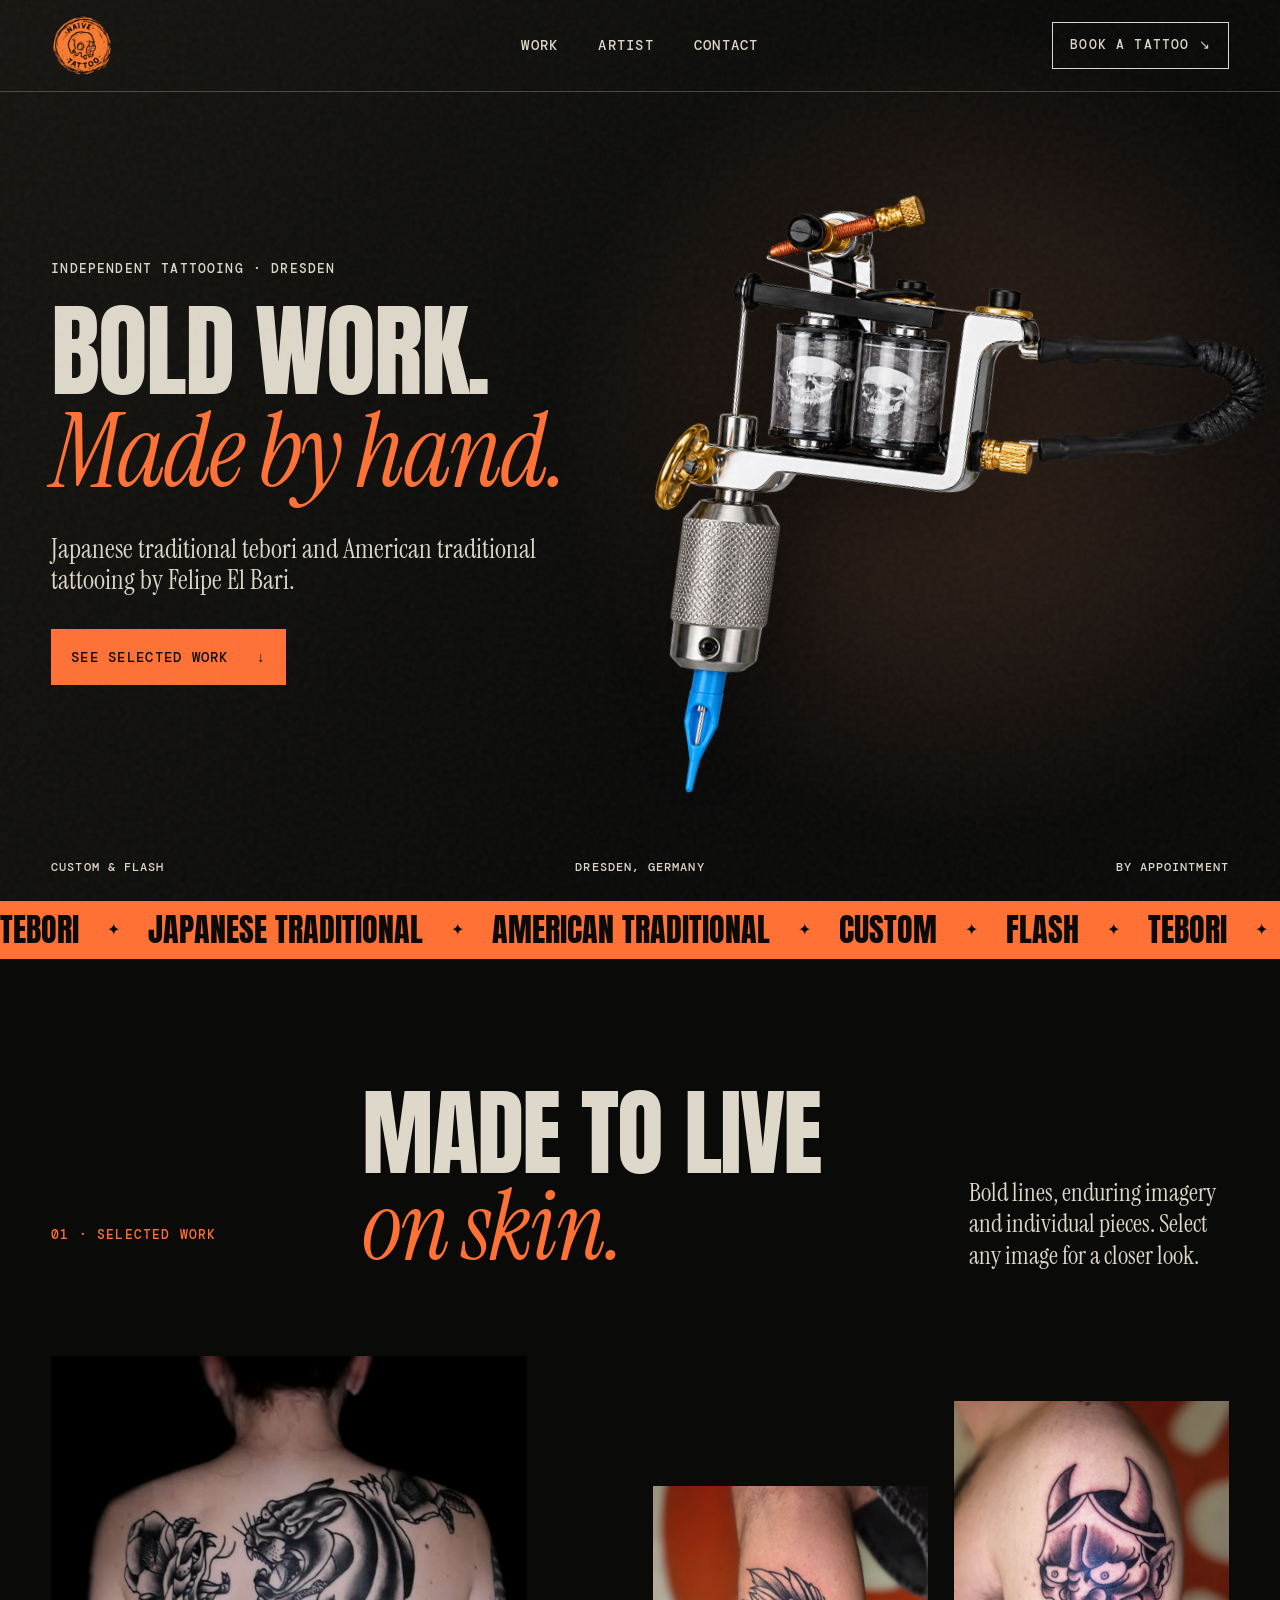
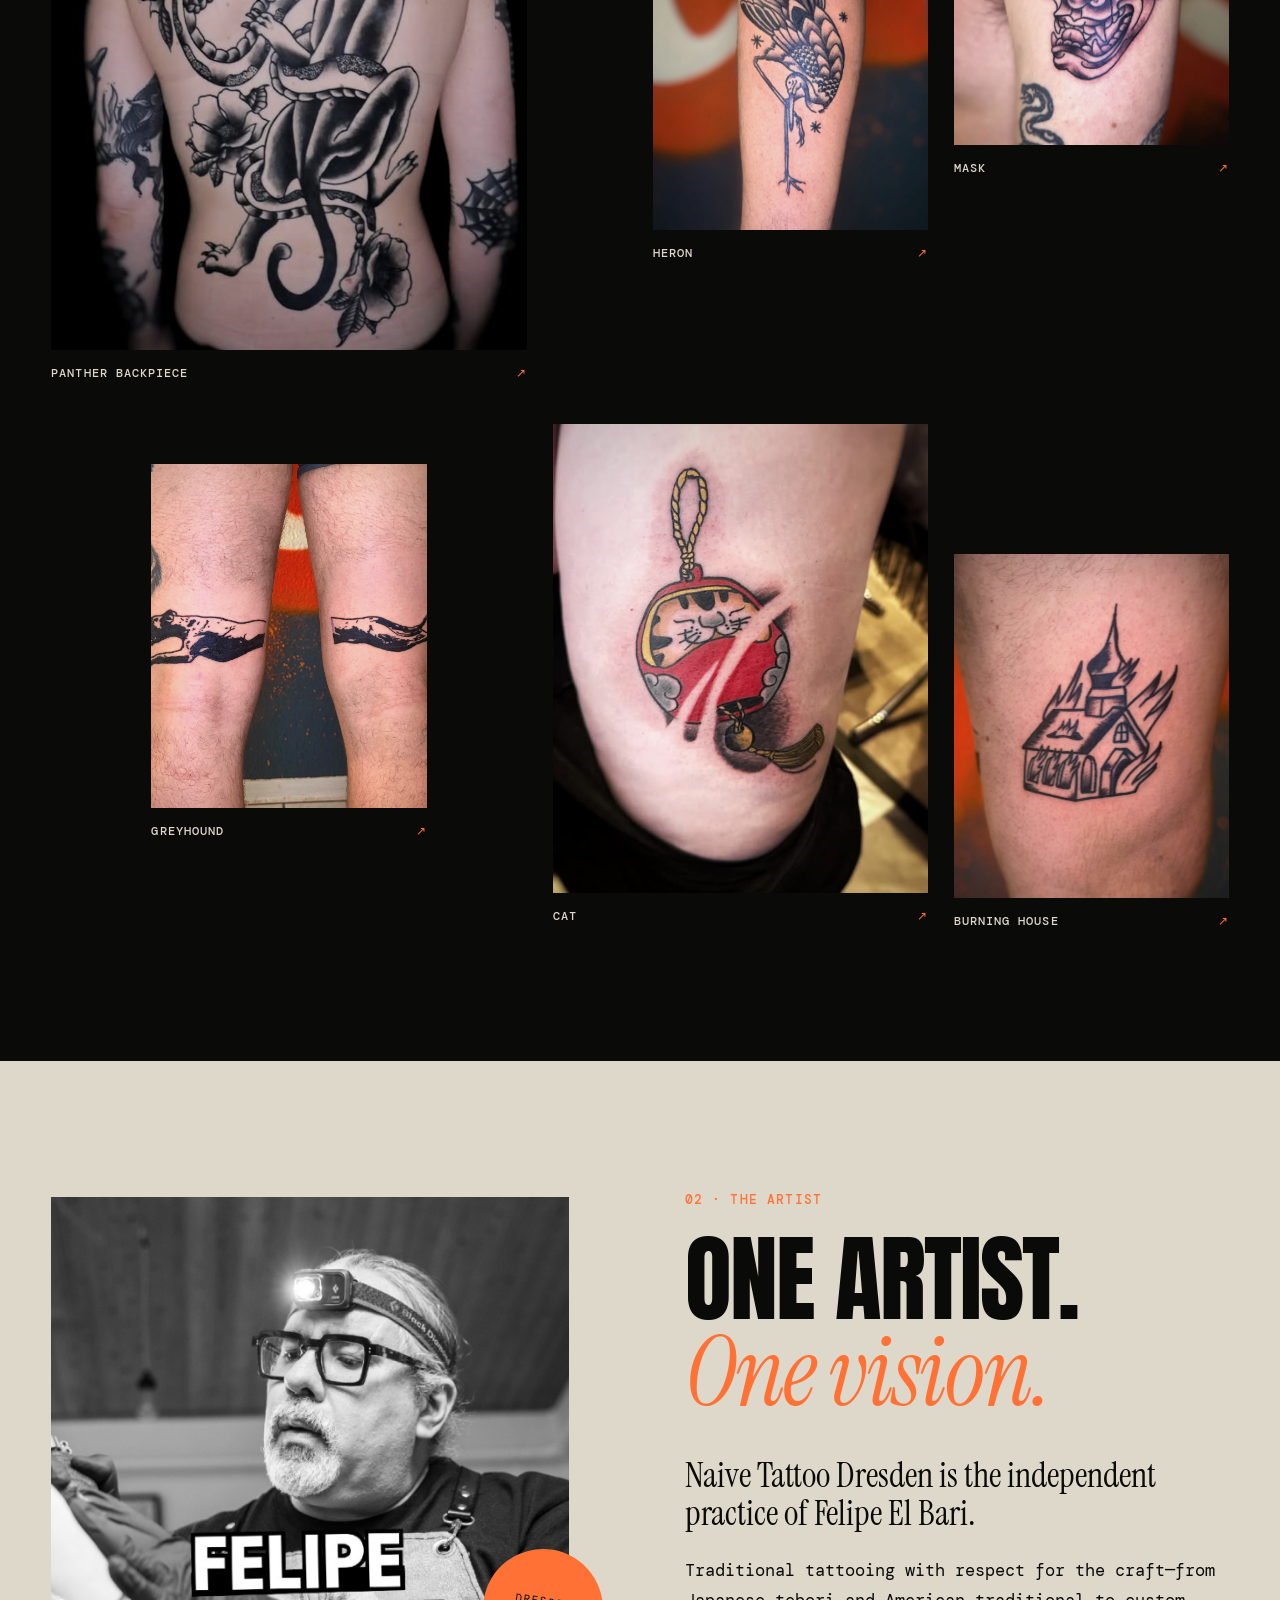
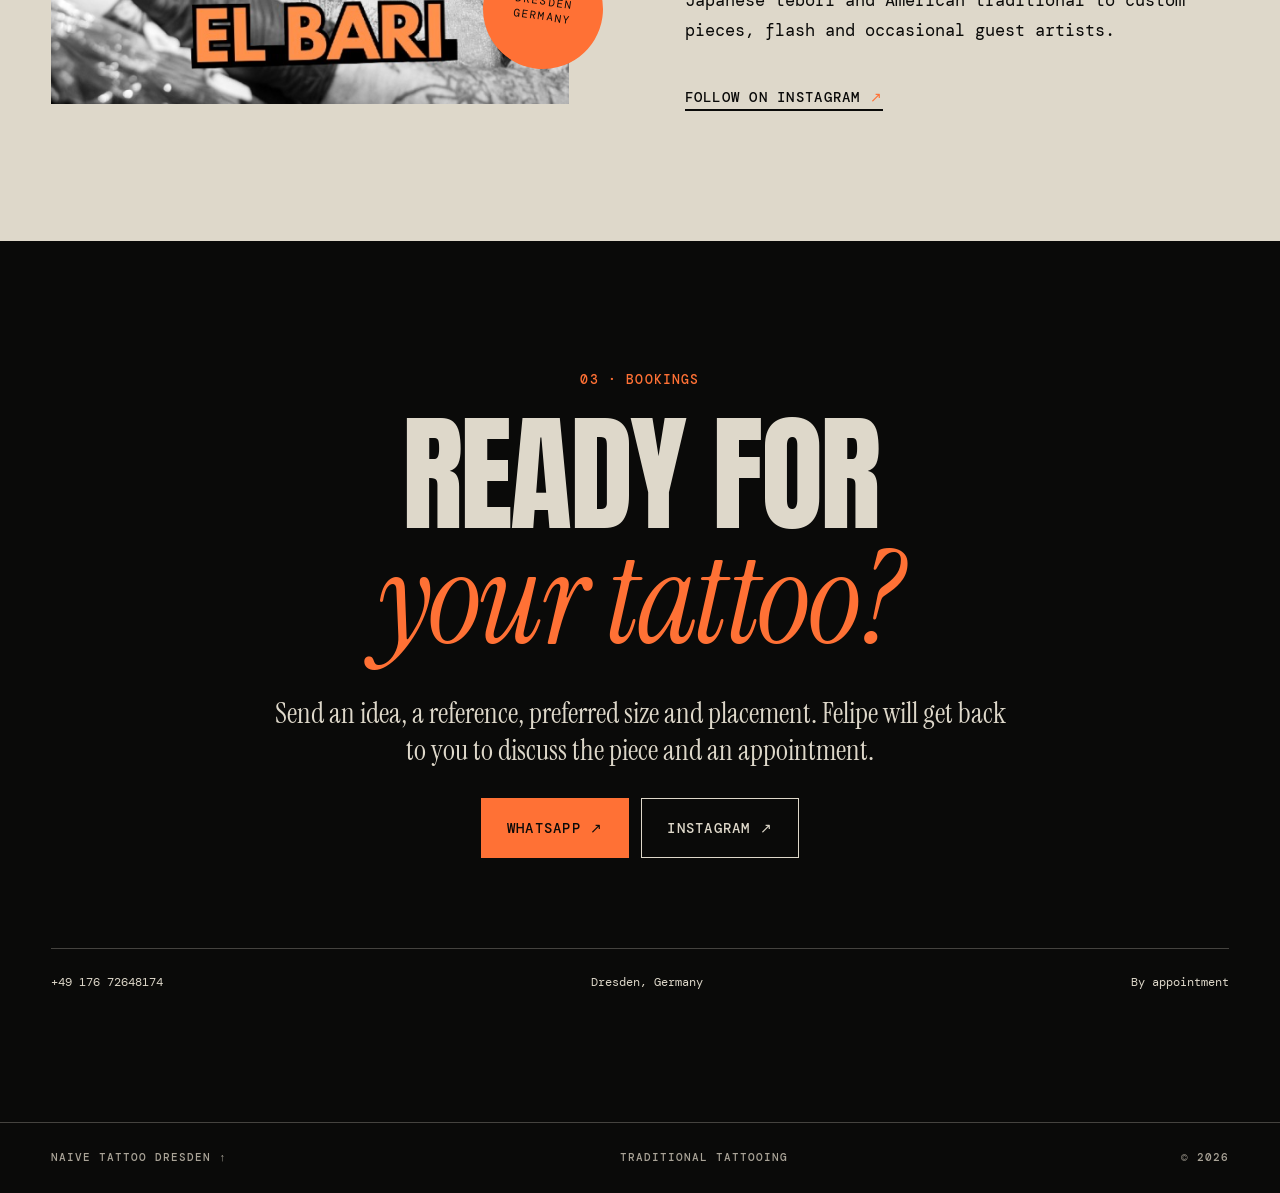
==== commit c8539909: "Simplify site and remove record player" ====
--- a/index.html
+++ b/index.html
@@ -1,76 +1,80 @@
-<!doctype html>
+<!DOCTYPE html>
 <html lang="en">
 <head>
-  <meta charset="UTF-8"><meta name="viewport" content="width=device-width,initial-scale=1">
-  <meta name="theme-color" content="#0b0b0a">
-  <meta name="description" content="Naive Tattoo Dresden - traditional Japanese tebori and American traditional tattooing.">
-  <title>Naive Tattoo Dresden</title>
-  <link rel="icon" type="image/png" sizes="16x16" href="Assets/Favicon/favicon-16x16.png">
+  <meta charset="UTF-8">
+  <meta name="viewport" content="width=device-width, initial-scale=1">
+  <meta name="theme-color" content="#0a0a09">
+  <meta name="description" content="Naive Tattoo Dresden — Japanese tebori, American traditional, custom and flash tattooing by Felipe El Bari.">
+  <title>Naive Tattoo Dresden — Traditional tattooing</title>
   <link rel="icon" type="image/png" sizes="32x32" href="Assets/Favicon/favicon-32x32.png">
-  <link rel="icon" type="image/png" sizes="48x48" href="Assets/Favicon/favicon-48x48.png">
   <link rel="apple-touch-icon" sizes="180x180" href="Assets/Favicon/favicon-180x180.png">
-  <link rel="preconnect" href="https://fonts.googleapis.com"><link rel="preconnect" href="https://fonts.gstatic.com" crossorigin>
-  <link href="https://fonts.googleapis.com/css2?family=Anton&family=DM+Mono:wght@300;400;500&family=Instrument+Serif:ital@0;1&display=swap" rel="stylesheet">
+  <link rel="preconnect" href="https://fonts.googleapis.com">
+  <link rel="preconnect" href="https://fonts.gstatic.com" crossorigin>
+  <link href="https://fonts.googleapis.com/css2?family=Anton&family=DM+Mono:wght@400;500&family=Instrument+Serif:ital@0;1&display=swap" rel="stylesheet">
   <link rel="stylesheet" href="styles.css">
 </head>
-<body class="home-page">
+<body>
   <div class="grain" aria-hidden="true"></div>
   <header class="site-header">
-    <a class="brand" href="index.html" aria-label="Naive Tattoo Dresden, home"><img src="Assets/Logo/Orange logo.png" alt="Naive Tattoo Dresden orange logo"></a>
-    <nav aria-label="Main navigation"><a href="index.html" aria-current="page">Home</a><a href="gallery.html">Gallery</a></nav>
-    <button class="header-book appointment-open" type="button">Bookings <span>&nearr;</span></button>
+    <a class="brand" href="#top" aria-label="Naive Tattoo Dresden, home"><img src="Assets/Logo/Orange logo.png" alt=""></a>
+    <nav aria-label="Main navigation"><a href="#work">Work</a><a href="#artist">Artist</a><a href="#booking">Contact</a></nav>
+    <a class="header-book" href="#booking">Book a tattoo <span aria-hidden="true">↘</span></a>
   </header>
   <main>
     <section class="hero" id="top">
       <div class="hero-copy">
-        <p class="eyebrow">One artist &middot; Dresden, DE</p>
-        <h1>Traditional tattoos,<br><em>by hand.</em></h1>
+        <p class="eyebrow">Independent tattooing · Dresden</p>
+        <h1>Bold work.<br><em>Made by hand.</em></h1>
         <p class="hero-intro">Japanese traditional tebori and American traditional tattooing by Felipe El Bari.</p>
+        <a class="primary-link" href="#work">See selected work <span aria-hidden="true">↓</span></a>
       </div>
-      <div class="hero-art" aria-hidden="true">
-        <img class="hero-logo" src="Assets/Logo/Orange logo.png" alt="">
-      </div>
+      <div class="hero-art" aria-hidden="true"><img src="Assets/Tattoo machine.png" alt=""></div>
+      <div class="hero-meta" role="group" aria-label="Studio details"><span>Custom &amp; flash</span><span>Dresden, Germany</span><span>By appointment</span></div>
     </section>
     <section class="marquee" aria-label="Tattoo styles">
       <div class="marquee-track">
-        <div class="marquee-set"><span>Tebori</span><i>&bull;</i><span>Japanese Traditional</span><i>&bull;</i><span>American Traditional</span><i>&bull;</i><span>Custom</span><i>&bull;</i><span>Flash</span><i>&bull;</i></div>
-        <div class="marquee-set" aria-hidden="true"><span>Tebori</span><i>&bull;</i><span>Japanese Traditional</span><i>&bull;</i><span>American Traditional</span><i>&bull;</i><span>Custom</span><i>&bull;</i><span>Flash</span><i>&bull;</i></div>
-        <div class="marquee-set" aria-hidden="true"><span>Tebori</span><i>&bull;</i><span>Japanese Traditional</span><i>&bull;</i><span>American Traditional</span><i>&bull;</i><span>Custom</span><i>&bull;</i><span>Flash</span><i>&bull;</i></div>
-        <div class="marquee-set" aria-hidden="true"><span>Tebori</span><i>&bull;</i><span>Japanese Traditional</span><i>&bull;</i><span>American Traditional</span><i>&bull;</i><span>Custom</span><i>&bull;</i><span>Flash</span><i>&bull;</i></div>
-        <div class="marquee-set" aria-hidden="true"><span>Tebori</span><i>&bull;</i><span>Japanese Traditional</span><i>&bull;</i><span>American Traditional</span><i>&bull;</i><span>Custom</span><i>&bull;</i><span>Flash</span><i>&bull;</i></div>
-        <div class="marquee-set" aria-hidden="true"><span>Tebori</span><i>&bull;</i><span>Japanese Traditional</span><i>&bull;</i><span>American Traditional</span><i>&bull;</i><span>Custom</span><i>&bull;</i><span>Flash</span><i>&bull;</i></div>
+        <div class="marquee-set"><span>Tebori</span><i>✦</i><span>Japanese Traditional</span><i>✦</i><span>American Traditional</span><i>✦</i><span>Custom</span><i>✦</i><span>Flash</span><i>✦</i></div>
+        <div class="marquee-set" aria-hidden="true"><span>Tebori</span><i>✦</i><span>Japanese Traditional</span><i>✦</i><span>American Traditional</span><i>✦</i><span>Custom</span><i>✦</i><span>Flash</span><i>✦</i></div>
       </div>
     </section>
-    <section class="artist section home-artist" id="artist">
-      <div class="section-index">01 / The artist</div>
-      <div class="portrait-wrap reveal">
-        <img src="Assets/Profile picture/Profile picture.png" alt="Felipe El Bari tattooing in his Dresden studio">
-        <span class="portrait-stamp">Dresden<br>Germany</span>
+    <section class="work section" id="work" aria-labelledby="work-title">
+      <div class="section-heading">
+        <p class="eyebrow orange">01 · Selected work</p>
+        <h2 id="work-title">Made to live<br><em>on skin.</em></h2>
+        <p>Bold lines, enduring imagery and individual pieces. Select any image for a closer look.</p>
       </div>
-      <div class="artist-copy reveal">
-        <p class="eyebrow orange">Meet the hand behind the work</p>
-        <h2>One artist.<br><em>One vision.</em></h2>
-        <p class="lead">Naive Tattoo Dresden is the independent practice of Felipe El Bari - traditional tattooing with bold lines, enduring imagery and respect for the craft.</p>
-        <p>Japanese traditional tebori and American traditional. Custom pieces, flash and occasional guest artists in Dresden.</p>
-        <div class="artist-contact">
-          <div><small>Instagram</small><a href="https://www.instagram.com/naivetattoodresden/" target="_blank" rel="noreferrer">@naivetattoodresden &nearr;</a></div>
-          <div><small>Direct booking</small><span>WhatsApp / Phone  - +49 176 72648174</span></div>
-          <button class="message-button appointment-open" type="button">Message / Book <span>&nearr;</span></button>
-        </div>
+      <div class="gallery">
+        <button class="piece tall reveal" type="button" data-title="Panther backpiece"><img src="Assets/Gallery of tattoos/Panther backpiece.png" alt="Traditional black panther backpiece tattoo" loading="lazy"><span>Panther backpiece</span></button>
+        <button class="piece reveal" type="button" data-title="Heron"><img src="Assets/Gallery of tattoos/Heron tattoo.png" alt="Japanese traditional heron tattoo" loading="lazy"><span>Heron</span></button>
+        <button class="piece reveal" type="button" data-title="Mask"><img src="Assets/Gallery of tattoos/Mask tattoo.png" alt="Traditional mask tattoo" loading="lazy"><span>Mask</span></button>
+        <button class="piece reveal" type="button" data-title="Greyhound"><img src="Assets/Gallery of tattoos/Greyhound tattoo.png" alt="Traditional greyhound tattoo" loading="lazy"><span>Greyhound</span></button>
+        <button class="piece tall reveal" type="button" data-title="Cat"><img src="Assets/Gallery of tattoos/Cat tattoo.png" alt="Traditional cat tattoo" loading="lazy"><span>Cat</span></button>
+        <button class="piece reveal" type="button" data-title="Burning house"><img src="Assets/Gallery of tattoos/Burning house tattoo.png" alt="Burning house linework tattoo" loading="lazy"><span>Burning house</span></button>
       </div>
     </section>
+    <section class="artist section" id="artist" aria-labelledby="artist-title">
+      <div class="portrait-wrap reveal"><img src="Assets/Profile picture/Profile picture.png" alt="Felipe El Bari tattooing in his Dresden studio" loading="lazy"><span class="portrait-stamp">Dresden<br>Germany</span></div>
+      <div class="artist-copy reveal">
+        <p class="eyebrow orange">02 · The artist</p>
+        <h2 id="artist-title">One artist.<br><em>One vision.</em></h2>
+        <p class="lead">Naive Tattoo Dresden is the independent practice of Felipe El Bari.</p>
+        <p>Traditional tattooing with respect for the craft—from Japanese tebori and American traditional to custom pieces, flash and occasional guest artists.</p>
+        <a class="text-link" href="https://www.instagram.com/naivetattoodresden/" target="_blank" rel="noreferrer">Follow on Instagram <span aria-hidden="true">↗</span></a>
+      </div>
+    </section>
+    <section class="booking section" id="booking" aria-labelledby="booking-title">
+      <p class="eyebrow orange">03 · Bookings</p>
+      <h2 id="booking-title">Ready for<br><em>your tattoo?</em></h2>
+      <p>Send an idea, a reference, preferred size and placement. Felipe will get back to you to discuss the piece and an appointment.</p>
+      <div class="booking-actions">
+        <a class="booking-button" href="https://wa.me/4917672648174" target="_blank" rel="noreferrer">WhatsApp <span aria-hidden="true">↗</span></a>
+        <a class="booking-button secondary" href="https://www.instagram.com/naivetattoodresden/" target="_blank" rel="noreferrer">Instagram <span aria-hidden="true">↗</span></a>
+      </div>
+      <div class="booking-meta"><span>+49 176 72648174</span><span>Dresden, Germany</span><span>By appointment</span></div>
+    </section>
   </main>
-  <footer><span>Naive Tattoo Dresden</span><span>@naivetattoodresden</span><span>Dresden, Germany</span></footer>
-  <dialog class="appointment-modal" id="appointmentModal">
-    <button class="modal-close" type="button" aria-label="Close appointment details">&times;</button>
-    <p class="eyebrow orange">Naive Tattoo Dresden</p><h2>Book a tattoo.</h2>
-    <p>Message me, call me, or get in touch through Instagram to book or ask about available designs.</p>
-    <div class="contact-rows">
-      <div><small>Phone / WhatsApp</small><span>+49 176 72648174</span></div>
-      <a href="https://www.instagram.com/naivetattoodresden/" target="_blank" rel="noreferrer"><small>Instagram</small><span>@naivetattoodresden &nearr;</span></a>
-      <div><small>Email</small><span>Details coming soon</span></div>
-    </div>
-  </dialog>
+  <footer><a href="#top">Naive Tattoo Dresden ↑</a><span>Traditional tattooing</span><span>© 2026</span></footer>
+  <dialog id="lightbox" aria-label="Tattoo image preview"><button class="lightbox-close" type="button" aria-label="Close image">×</button><img src="Assets/Gallery of tattoos/Panther backpiece.png" alt=""><p></p></dialog>
   <script src="script.js"></script>
 </body>
 </html>
--- a/styles.css
+++ b/styles.css
@@ -1,131 +1,31 @@
-:root{--ink:#0a0a09;--paper:#ded8ca;--orange:#ff7135;--line:rgba(222,216,202,.22);--mono:"DM Mono",monospace;--display:"Anton",Impact,sans-serif;--serif:"Instrument Serif",Georgia,serif}
-*{box-sizing:border-box}html{scroll-behavior:smooth}body{margin:0;background:var(--ink);color:var(--paper);font-family:var(--mono);overflow-x:hidden}button,a{color:inherit}a{text-decoration:none}button{font:inherit}.grain{position:fixed;inset:0;pointer-events:none;z-index:99;opacity:.06;background-image:url("data:image/svg+xml,%3Csvg viewBox='0 0 180 180' xmlns='http://www.w3.org/2000/svg'%3E%3Cfilter id='n'%3E%3CfeTurbulence type='fractalNoise' baseFrequency='.9' numOctaves='4' stitchTiles='stitch'/%3E%3C/filter%3E%3Crect width='100%25' height='100%25' filter='url(%23n)' opacity='.8'/%3E%3C/svg%3E")}.site-header{height:92px;display:flex;align-items:center;justify-content:space-between;padding:15px 3vw;border-bottom:1px solid var(--line);position:absolute;top:0;width:100%;z-index:10}.brand{display:flex;align-items:center;gap:12px;text-transform:uppercase;font-size:10px;line-height:1.25;letter-spacing:.12em}.brand img{width:56px;height:56px;object-fit:contain}.site-header nav{display:flex;gap:35px;text-transform:uppercase;font-size:10px;letter-spacing:.16em}.site-header nav a,.text-link{position:relative}.site-header nav a:after,.text-link:after{content:"";position:absolute;height:1px;background:var(--orange);bottom:-5px;left:0;width:0;transition:.25s}.site-header nav a:hover:after,.text-link:hover:after{width:100%}.header-book{border:1px solid var(--paper);padding:13px 17px;text-transform:uppercase;font-size:10px;letter-spacing:.1em;transition:.25s}.header-book:hover{background:var(--orange);color:var(--ink);border-color:var(--orange)}.hero{min-height:100vh;position:relative;display:grid;grid-template-columns:minmax(260px,.75fr) minmax(520px,1.4fr);align-items:center;padding:120px 4vw 65px;overflow:hidden}.hero:before{content:"";position:absolute;inset:0;background:radial-gradient(circle at 73% 52%,#2b1e17 0,transparent 43%),linear-gradient(105deg,#121210,transparent 60%);z-index:-1}.hero-copy{position:relative;z-index:3}.eyebrow{text-transform:uppercase;letter-spacing:.22em;font-size:10px;margin:0 0 28px}.orange{color:var(--orange)}h1,h2{font-family:var(--display);font-weight:400;text-transform:uppercase;line-height:.88;letter-spacing:-.025em;margin:0}h1{font-size:clamp(70px,8.5vw,150px)}h1 em,h2 em{font-family:var(--serif);font-weight:400;text-transform:none;color:var(--orange)}.hero-intro{max-width:440px;font-family:var(--serif);font-size:clamp(20px,2vw,29px);line-height:1.12;margin:30px 0}.hero-tags{display:flex;gap:7px;flex-wrap:wrap}.hero-tags span{font-size:9px;letter-spacing:.12em;text-transform:uppercase;border:1px solid var(--line);border-radius:99px;padding:8px 11px}.deck-area{position:relative;width:min(64vw,760px);justify-self:end;margin-right:-2vw}.deck{position:relative;aspect-ratio:1}.deck img{width:100%;height:100%;object-fit:contain;display:block}.player{position:absolute;inset:0}.vinyl{position:absolute;inset:0;will-change:transform}.tonearm{position:absolute;inset:0;padding:0;border:0;background:transparent;cursor:grab;transform-origin:83.5% 20%;transform:rotate(-14deg);transition:transform .95s cubic-bezier(.22,.8,.2,1);z-index:3}.tonearm:active{cursor:grabbing}.deck.playing .tonearm{transform:rotate(0deg)}.deck.playing .vinyl{animation:spin 4.5s linear infinite}.needle-zone{position:absolute;left:45%;top:67%;width:20%;height:20%;border-radius:50%;pointer-events:none}.move-prompt{position:absolute;right:0;bottom:8%;display:flex;align-items:center;gap:10px;background:var(--orange);color:var(--ink);border:0;border-radius:50%;width:145px;height:145px;justify-content:center;transform:rotate(-8deg);cursor:pointer;z-index:5;box-shadow:0 10px 45px #0008;transition:.25s}.move-prompt:hover{transform:rotate(0) scale(1.05)}.move-prompt b,.move-prompt small{display:block;text-align:left}.move-prompt b{text-transform:uppercase;font-family:var(--display);font-size:20px}.move-prompt small{font-size:7px;text-transform:uppercase;letter-spacing:.08em;max-width:70px}.prompt-arrow{font-size:25px}.playing+.move-prompt{opacity:0;visibility:hidden;transform:scale(.7)}.now-playing{position:absolute;bottom:4%;right:1%;display:flex;align-items:center;gap:12px;opacity:0;transform:translateY(15px);pointer-events:none;transition:.4s}.deck.playing~.now-playing{opacity:1;transform:none;pointer-events:auto}.now-playing b,.now-playing small{display:block;text-transform:uppercase}.now-playing b{font-size:10px}.now-playing small{font-size:7px;color:#999;margin-top:3px}.now-playing button{background:transparent;border:0;border-bottom:1px solid var(--paper);padding:3px;font-size:8px;text-transform:uppercase;cursor:pointer}.equalizer{display:flex;align-items:flex-end;gap:2px;height:18px}.equalizer i{display:block;width:2px;background:var(--orange);animation:level .55s ease-in-out infinite alternate}.equalizer i:nth-child(1){height:8px}.equalizer i:nth-child(2){height:17px;animation-delay:.2s}.equalizer i:nth-child(3){height:12px;animation-delay:.35s}.side-note{position:absolute;right:2vw;top:47%;writing-mode:vertical-rl;text-transform:uppercase;font-size:8px;letter-spacing:.16em;line-height:1.7}.scroll-note{position:absolute;bottom:28px;left:4vw;text-transform:uppercase;font-size:8px;letter-spacing:.18em}.scroll-note span{color:var(--orange);font-size:18px;margin-left:8px}.marquee{border-block:1px solid var(--line);overflow:hidden;background:var(--orange);color:var(--ink);padding:13px 0}.marquee div{display:flex;gap:30px;width:max-content;animation:marquee 28s linear infinite}.marquee span{font-family:var(--display);font-size:28px;text-transform:uppercase}.marquee i{font-style:normal;font-size:18px;align-self:center}.section{padding:120px 5vw}.section-index{font-size:9px;text-transform:uppercase;letter-spacing:.2em;color:#888}.artist{display:grid;grid-template-columns:1fr 1.1fr;gap:9vw;align-items:center;background:var(--paper);color:var(--ink);position:relative}.artist>.section-index{position:absolute;top:55px;left:5vw}.portrait-wrap{position:relative;max-width:590px}.portrait-wrap img{width:100%;display:block;filter:contrast(1.08)}.portrait-stamp{position:absolute;right:-35px;bottom:35px;background:var(--orange);border-radius:50%;width:110px;height:110px;display:grid;place-items:center;text-align:center;text-transform:uppercase;font-size:9px;line-height:1.5;letter-spacing:.15em;transform:rotate(9deg)}h2{font-size:clamp(58px,7vw,112px)}.artist-copy .lead{font-family:var(--serif);font-size:clamp(22px,2.4vw,34px);line-height:1.1;margin:40px 0 20px;max-width:700px}.artist-copy>p:not(.lead,.eyebrow){line-height:1.7;font-size:12px;max-width:590px}.text-link{display:inline-block;text-transform:uppercase;font-size:10px;letter-spacing:.14em;margin-top:25px}.text-link span{color:var(--orange)}.work{padding-bottom:170px}.work-heading{display:grid;grid-template-columns:.5fr 1.4fr .6fr;gap:3vw;align-items:end;margin-bottom:80px}.work-heading p{font-family:var(--serif);font-size:20px;line-height:1.2}.gallery{display:grid;grid-template-columns:repeat(12,1fr);gap:6vw 2vw;align-items:start}.piece{border:0;background:transparent;padding:0;text-align:left;cursor:zoom-in;color:var(--paper)}.piece:nth-child(1){grid-column:1/span 5}.piece:nth-child(2){grid-column:7/span 3;margin-top:130px}.piece:nth-child(3){grid-column:10/span 3;margin-top:45px}.piece:nth-child(4){grid-column:2/span 3}.piece:nth-child(5){grid-column:6/span 4;margin-top:-40px}.piece:nth-child(6){grid-column:10/span 3;margin-top:90px}.piece img{width:100%;display:block;aspect-ratio:4/5;object-fit:cover;filter:saturate(.78);transition:.45s}.piece:hover img{filter:saturate(1);transform:scale(.985)}.piece span{display:block;margin-top:12px;font-size:8px;text-transform:uppercase;letter-spacing:.14em;color:#aaa}.practice{background:#191815;display:grid;grid-template-columns:.8fr 1.2fr;gap:8vw;align-items:start}.practice-art{position:sticky;top:30px}.practice-art img{width:100%;display:block}.practice-copy h2{margin:35px 0 70px}.service-list{border-top:1px solid var(--line)}.service-list article{display:grid;grid-template-columns:45px 1fr 1.1fr;gap:20px;padding:24px 0;border-bottom:1px solid var(--line);align-items:start}.service-list article>span{font-size:8px;color:var(--orange)}.service-list h3{font-family:var(--display);font-weight:400;text-transform:uppercase;font-size:24px;margin:0}.service-list p{font-size:10px;line-height:1.6;color:#aaa;margin:3px 0}.booking{text-align:center;min-height:88vh;display:flex;flex-direction:column;align-items:center;justify-content:center;position:relative;overflow:hidden}.booking-mark{position:absolute;width:min(58vw,760px);opacity:.06;z-index:-1}.booking h2{font-size:clamp(65px,9vw,145px)}.booking>p:not(.eyebrow){font-family:var(--serif);font-size:22px;max-width:600px}.booking-button{background:var(--orange);color:var(--ink);padding:21px 27px;text-transform:uppercase;font-size:11px;letter-spacing:.12em;margin-top:25px;transition:.25s}.booking-button:hover{transform:rotate(-2deg) scale(1.03)}.booking-meta{position:absolute;bottom:30px;width:90%;display:flex;justify-content:space-between;text-transform:uppercase;font-size:8px;letter-spacing:.14em}footer{display:flex;justify-content:space-between;border-top:1px solid var(--line);padding:28px 4vw;text-transform:uppercase;font-size:8px;letter-spacing:.12em;color:#888}#lightbox{width:100vw;height:100vh;max-width:none;max-height:none;border:0;padding:5vh;background:#080808ef;color:white}#lightbox::backdrop{background:#000b}#lightbox img{width:100%;height:85vh;object-fit:contain}#lightbox p{text-align:center;text-transform:uppercase;font-size:9px;letter-spacing:.15em}.lightbox-close{position:fixed;right:25px;top:20px;border:0;background:var(--orange);color:#000;border-radius:50%;width:42px;height:42px;font-size:25px;cursor:pointer}.reveal{opacity:0;transform:translateY(35px);transition:opacity .75s,transform .75s}.reveal.visible{opacity:1;transform:none}@keyframes spin{to{transform:rotate(360deg)}}@keyframes level{to{height:3px}}@keyframes marquee{to{transform:translateX(-50%)}}
-@media(max-width:900px){.site-header{height:75px}.site-header nav{display:none}.brand img{width:45px;height:45px}.hero{grid-template-columns:1fr;padding-top:110px;align-content:start}.hero-copy{padding-top:20px}.hero-intro{margin:18px 0}.deck-area{width:min(110vw,660px);margin:-3vw -11vw -6vw 0;justify-self:end}.side-note{display:none}.scroll-note{bottom:16px}.move-prompt{width:110px;height:110px;right:7%;bottom:10%}.artist{grid-template-columns:1fr;padding-top:100px}.portrait-wrap{max-width:75vw}.artist-copy{padding-top:20px}.work-heading{grid-template-columns:1fr}.work-heading .section-index{margin-bottom:25px}.work-heading p{max-width:400px}.piece:nth-child(n){grid-column:auto;margin-top:0}.gallery{grid-template-columns:1fr 1fr;gap:35px 16px}.practice{grid-template-columns:1fr}.practice-art{position:relative;top:0;max-width:550px}.booking-meta{position:relative;bottom:auto;margin-top:70px;gap:20px}.site-header,.section{padding-left:22px;padding-right:22px}}
-@media(max-width:560px){.header-book{padding:10px;font-size:8px}.hero{min-height:900px}.hero h1{font-size:64px}.hero-copy{z-index:4}.deck-area{width:125vw;margin-top:0;margin-right:-30vw}.move-prompt{right:16%;bottom:9%}.section{padding-top:85px;padding-bottom:85px}.portrait-wrap{max-width:92%}.portrait-stamp{right:-20px;width:90px;height:90px}.gallery{grid-template-columns:1fr}.piece:nth-child(n){width:88%}.piece:nth-child(even){margin-left:auto}.service-list article{grid-template-columns:30px 1fr}.service-list p{grid-column:2}.booking{min-height:780px}.booking-meta{flex-direction:column}footer{gap:15px;flex-direction:column}.scroll-note{display:none}}
-@media(prefers-reduced-motion:reduce){*{scroll-behavior:auto!important}.vinyl,.marquee div,.equalizer i{animation:none!important}.reveal{opacity:1;transform:none}}
-
-/* Compact revision: mechanically constrained record player + artist contact */
-.hero{grid-template-columns:minmax(260px,.75fr) minmax(500px,1.35fr);padding:110px 4vw 55px}
-.deck-area{width:min(58vw,760px,calc(100vh - 135px));margin-right:1vw}
-.deck{user-select:none;touch-action:none}
-.deck img{pointer-events:none}
-.tonearm{transform-origin:83.5% 20%;transform:rotate(-16deg);transition:transform .5s cubic-bezier(.22,.8,.2,1);touch-action:none}
-.tonearm.dragging{cursor:grabbing;transition:none}
-.tonearm:focus-visible{outline:0}
-.deck.playing .tonearm{transform:rotate(0deg)}
-.deck.playing .vinyl{animation:record-spin 3.8s linear infinite}
-.move-prompt{cursor:default;animation:nudge 1.8s ease-in-out infinite}
-.artist-contact{margin-top:30px;border-top:1px solid rgba(10,10,9,.2);display:grid;grid-template-columns:1fr 1fr auto;gap:20px;align-items:end;padding-top:22px}
-.artist-contact small,.artist-contact a,.artist-contact span{display:block}
-.artist-contact small{text-transform:uppercase;font-size:8px;letter-spacing:.15em;color:#777;margin-bottom:7px}
-.artist-contact a,.artist-contact span{font-size:10px}
-.message-button{background:var(--ink);color:var(--paper);padding:15px 17px;text-transform:uppercase;letter-spacing:.1em;white-space:nowrap;transition:.25s}
-.message-button:hover{background:var(--orange);color:var(--ink)}
-@keyframes record-spin{from{transform:rotate(0deg)}to{transform:rotate(360deg)}}
-@keyframes nudge{50%{transform:rotate(-5deg) translateY(-5px)}}
-@media(max-width:900px){.hero{padding-top:100px}.deck-area{width:min(92vw,620px);margin:-2vw auto 0;justify-self:center}.artist-contact{grid-template-columns:1fr 1fr}.message-button{grid-column:1/-1;text-align:center}}
-@media(max-width:560px){.hero{min-height:850px}.deck-area{width:96vw;margin:10px -3vw 0}.move-prompt{right:8%}}
-
-/* Minimal two-page portfolio */
-.brand img{width:58px;height:58px}
-.header-book{background:transparent;cursor:pointer}
-.home-page .hero{min-height:calc(100vh - 58px)}
-.home-page footer{padding-block:18px}
-.marquee{padding:11px 0}
-.marquee .marquee-track{display:flex;gap:0;width:max-content;animation:marquee-loop 42s linear infinite}
-.marquee .marquee-set{display:flex;flex-shrink:0;gap:28px;width:max-content;padding-right:28px;animation:none}
-.marquee .marquee-set span{white-space:nowrap}
-@keyframes marquee-loop{to{transform:translateX(-16.6666667%)}}
-.appointment-modal{width:min(92vw,570px);border:1px solid rgba(222,216,202,.3);background:#11110f;color:var(--paper);padding:45px;box-shadow:0 30px 100px #000}
-.appointment-modal::backdrop{background:#000b;backdrop-filter:blur(7px)}
-.appointment-modal h2{font-size:58px;margin-bottom:24px}
-.appointment-modal>p:not(.eyebrow){font-family:var(--serif);font-size:20px;line-height:1.25;color:#bbb}
-.modal-close{position:absolute;right:16px;top:14px;width:38px;height:38px;border:1px solid var(--line);border-radius:50%;background:transparent;color:var(--paper);font-size:22px;cursor:pointer}
-.contact-rows{margin-top:28px;border-top:1px solid var(--line)}
-.contact-rows>div,.contact-rows>a{display:flex;justify-content:space-between;gap:25px;padding:17px 0;border-bottom:1px solid var(--line)}
-.contact-rows small{text-transform:uppercase;font-size:8px;letter-spacing:.14em;color:#777}.contact-rows span{font-size:10px}
-.gallery-page{background:#0c0c0b}.gallery-page .site-header{position:absolute}.gallery-intro{padding:180px 5vw 90px;border-bottom:1px solid var(--line)}
-.gallery-intro h1{font-size:clamp(75px,12vw,180px)}.gallery-intro>p:last-child{font-family:var(--serif);font-size:23px;max-width:550px;margin:35px 0 0}
-.gallery-work{padding:100px 5vw 150px}.gallery-work .piece span{display:none}.gallery-work .piece img{aspect-ratio:auto;max-height:78vh;object-fit:cover}
-#lightbox p{display:none}
-@media(max-width:900px){.brand img{width:47px;height:47px}.gallery-intro{padding-top:140px}.gallery-work{padding-top:65px}.home-page .hero{min-height:850px}}
-@media(max-width:560px){.appointment-modal{padding:38px 22px 24px}.appointment-modal h2{font-size:46px}.contact-rows>div,.contact-rows>a{flex-direction:column;gap:7px}.gallery-intro{padding:125px 22px 60px}.gallery-work{padding:60px 22px 90px}}
-
-/* Larger, clearer header with the signature mark on the right */
-.site-header{height:112px;padding:18px 3.4vw}
-.site-header .brand{order:3;margin-left:24px}
-.site-header .brand img{width:78px;height:78px;filter:drop-shadow(0 5px 16px rgba(255,113,53,.15))}
-.site-header nav{order:2;gap:44px}
-.site-header nav a{font-size:16px;letter-spacing:.14em}
-.site-header .header-book{order:1;padding:16px 21px;font-size:15px;letter-spacing:.1em}
-.home-page .hero{padding-top:132px}
-.gallery-intro{padding-top:205px}
-@media(max-width:900px){.site-header{height:92px;padding:12px 22px}.site-header .brand{margin-left:15px}.site-header .brand img{width:64px;height:64px}.site-header .header-book{padding:13px 16px;font-size:12px}.home-page .hero{padding-top:112px}.gallery-intro{padding-top:155px}}
-@media(max-width:560px){.site-header{padding-inline:14px}.site-header .brand{margin-left:8px}.site-header .brand img{width:54px;height:54px}.site-header .header-book{padding:10px;font-size:10px}.home-page .hero{padding-top:105px}}
-
-/* Reference-matched Technics-style interactive deck */
-.deck .player,.deck .tonearm{position:absolute;width:100%;height:100%;object-fit:contain}
-.deck .player{z-index:1;inset:0}.deck .vinyl-wrap{position:absolute;inset:0;z-index:2;transform:translate(-2.919%,-1.495%) scale(.632);transform-origin:50% 50%;pointer-events:none}.deck .vinyl{position:absolute;inset:0;width:100%;height:100%;object-fit:contain;transform-origin:49.88% 49.12%}
-.deck .tonearm{z-index:3;left:3.76%;top:7.42%;right:auto;bottom:auto;transform-origin:78.79% 27.15%;transform:rotate(-38deg) scale(.45)}
-.deck .start-stop-hit{position:absolute;z-index:5;left:8.1%;top:74.7%;width:10.3%;height:8.4%;border:0;background:transparent;cursor:pointer;border-radius:3px;box-shadow:0 0 0 0 rgba(255,113,53,0);transition:box-shadow .2s,transform .12s}
-.deck .start-stop-hit:hover,.deck .start-stop-hit:focus-visible{outline:0;box-shadow:none}
-.deck .start-stop-hit:active{transform:translateY(2px)}
-.deck.playing .tonearm{transform:rotate(-15deg) scale(.45)}
-.deck.playing .vinyl{animation:record-spin 3.8s linear infinite}
-.home-page .deck-area{width:min(83.52vw,1094px)}
-.home-page .hero{min-height:max(100vh,1220px)}
-@media(max-width:900px){.home-page .deck-area{width:min(96vw,744px)}.home-page .hero{min-height:850px}}
-@media(max-width:560px){.home-page .deck-area{width:96vw}}
-
-/* Phone navigation: logo is home, so show only the other destination */
-@media(max-width:900px){.site-header nav{display:flex;gap:0}.site-header nav a{font-size:12px}.site-header nav a[aria-current="page"]{display:none}}
-@media(max-width:560px){.site-header nav a{font-size:10px;letter-spacing:.1em}.home-page .hero-copy{padding-top:8px}.home-page .hero-intro{max-width:340px}.home-page .hero-tags{max-width:340px}}
-
-/* Final phone-fit overrides */
-@media(max-width:900px){.home-page .hero{grid-template-columns:minmax(0,1fr);align-content:start;min-height:980px}.home-page .deck-area{justify-self:center;margin:8px auto 0}.site-header .brand{margin-left:0;flex:0 0 auto}.gallery-intro{max-width:100%;overflow:hidden}.gallery-intro>p:last-child{max-width:100%;overflow-wrap:anywhere}}
-@media(max-width:560px){.home-page .deck-area{width:78vw}.home-page .hero{padding-left:20px;padding-right:20px;min-height:920px}.site-header .brand{display:flex!important;position:absolute;right:14px;width:50px;height:50px;z-index:20}.site-header nav{position:absolute;left:50%;transform:translateX(-50%)}.site-header .brand img{display:block;width:50px;height:50px;opacity:1}.move-prompt{display:flex;visibility:visible;opacity:1;width:78px;height:78px;left:45%;right:auto;bottom:4%}.move-prompt b{font-size:14px}.gallery-intro h1{font-size:clamp(58px,19vw,76px)}.gallery-intro>p:last-child{font-size:20px;line-height:1.25;max-width:330px}}
-
-/* Desktop proportions matched to the intended compact 100%-zoom composition */
-@media(min-width:901px){
-  .site-header{height:88px;padding:13px 3vw}
-  .site-header .brand img{width:58px;height:58px}
-  .site-header nav{gap:34px}
-  .site-header nav a{font-size:11px;letter-spacing:.16em}
-  .site-header .header-book{padding:12px 16px;font-size:10px;letter-spacing:.11em}
-  .home-page .hero{min-height:100vh;padding:105px 4vw 50px;grid-template-columns:minmax(270px,.78fr) minmax(520px,1.25fr)}
-  .home-page .hero h1{font-size:clamp(68px,6vw,100px)}
-  .home-page .hero-intro{font-size:clamp(18px,1.45vw,22px);max-width:390px;margin:22px 0}
-  .home-page .deck-area{width:min(47vw,640px,calc(100vh - 155px));margin-right:2vw}
-  .home-page .move-prompt{width:112px;height:112px}
-  .home-page .move-prompt b{font-size:17px}
-}
-.home-artist{min-height:760px}.home-artist .message-button{border:0;font:inherit;cursor:pointer}
-.move-prompt b{max-width:88px;text-align:center;line-height:1.05}
-
-/* Homepage art: large signature mark */
-.hero-art{position:relative;width:min(48vw,680px);aspect-ratio:1;justify-self:end;margin-right:1vw}
-.hero-art img{position:absolute;display:block;object-fit:contain;pointer-events:none}
-.hero-logo{inset:3% 3% 3% 3%;width:94%;height:94%;filter:drop-shadow(0 20px 55px rgba(255,113,53,.12))}
-
-/* The interactive player now introduces the gallery */
-.gallery-player{display:grid;grid-template-columns:minmax(250px,.58fr) minmax(500px,1.2fr);align-items:center;gap:5vw;padding:90px 5vw 115px;border-bottom:1px solid var(--line);background:radial-gradient(circle at 72% 50%,#2b1e17 0,transparent 42%)}
-.gallery-player-copy{position:relative;z-index:4}
-.gallery-player-copy h2{font-size:clamp(62px,7vw,105px)}
-.gallery-player-copy>p:last-child{max-width:370px;margin:28px 0 0;font-family:var(--serif);font-size:clamp(20px,2vw,27px);line-height:1.15}
-.gallery-player .deck-area{width:min(55vw,720px);margin:0;justify-self:end}
-.gallery-player .move-prompt{right:1%;bottom:5%}
-
-@media(max-width:900px){
-  .hero-art{width:min(78vw,620px);justify-self:center;margin:5px auto 0}
-  .gallery-player{grid-template-columns:1fr;padding:75px 22px 90px;gap:25px}
-  .gallery-player-copy>p:last-child{max-width:500px}
-  .gallery-player .deck-area{width:min(92vw,680px);justify-self:center;margin:0 auto}
-}
-
-@media(max-width:560px){
-  .hero-art{width:92vw;margin-top:20px}
-  .gallery-player{padding-top:62px}
-  .gallery-player-copy h2{font-size:58px}
-  .gallery-player .deck-area{width:92vw;margin-left:-2vw}
-  .gallery-player .move-prompt{left:44%;right:auto;bottom:4%}
-}
+:root{--ink:#0a0a09;--paper:#ded8ca;--orange:#ff7135;--line:rgba(222,216,202,.28);--mono:"DM Mono",monospace;--display:"Anton",Impact,sans-serif;--serif:"Instrument Serif",Georgia,serif}
+*{box-sizing:border-box}
+html{scroll-behavior:smooth;scroll-padding-top:92px}
+body{margin:0;background:var(--ink);color:var(--paper);font:400 16px/1.6 var(--mono);overflow-x:hidden}
+button,a{color:inherit;font:inherit}a{text-decoration:none}button{cursor:pointer}
+.grain{position:fixed;inset:0;pointer-events:none;z-index:99;opacity:.05;background-image:url("data:image/svg+xml,%3Csvg viewBox='0 0 180 180' xmlns='http://www.w3.org/2000/svg'%3E%3Cfilter id='n'%3E%3CfeTurbulence type='fractalNoise' baseFrequency='.9' numOctaves='4' stitchTiles='stitch'/%3E%3C/filter%3E%3Crect width='100%25' height='100%25' filter='url(%23n)' opacity='.8'/%3E%3C/svg%3E")}
+.site-header{position:absolute;inset:0 0 auto;z-index:10;height:92px;padding:14px 4vw;display:grid;grid-template-columns:1fr auto 1fr;align-items:center;border-bottom:1px solid var(--line)}
+.brand{width:62px;height:62px}.brand img{width:100%;height:100%;object-fit:contain}
+.site-header nav{display:flex;gap:40px}.site-header nav a,.header-book,.eyebrow,.primary-link,.booking-button,.text-link,footer,.hero-meta,.piece span{text-transform:uppercase;letter-spacing:.09em;font-weight:500}
+.site-header nav a{font-size:14px}.site-header nav a:hover,.site-header nav a:focus-visible,.text-link:hover{color:var(--orange)}
+.header-book{justify-self:end;border:1px solid var(--paper);padding:12px 17px;font-size:13px;transition:.2s}.header-book:hover{background:var(--orange);border-color:var(--orange);color:var(--ink)}
+.hero{min-height:100svh;position:relative;display:grid;grid-template-columns:minmax(0,.95fr) minmax(440px,1.05fr);align-items:center;gap:4vw;padding:135px 4vw 90px;overflow:hidden}
+.hero:before{content:"";position:absolute;inset:0;z-index:-1;background:radial-gradient(circle at 75% 48%,#38251b 0,transparent 38%),linear-gradient(120deg,#161511,transparent 62%)}
+.hero-copy{position:relative;z-index:2}.eyebrow{font-size:13px;line-height:1.4;margin:0 0 27px}.orange{color:var(--orange)}
+h1,h2{margin:0;font-family:var(--display);font-weight:400;text-transform:uppercase;line-height:.9;letter-spacing:-.02em}h1{font-size:clamp(76px,8vw,145px)}h2{font-size:clamp(66px,7.5vw,126px)}h1 em,h2 em{font-family:var(--serif);font-weight:400;text-transform:none;color:var(--orange)}
+.hero-intro{max-width:580px;margin:34px 0;font-family:var(--serif);font-size:clamp(27px,2.1vw,38px);line-height:1.15}
+.primary-link{display:inline-flex;gap:28px;align-items:center;padding:17px 20px;background:var(--orange);color:var(--ink);font-size:14px}.primary-link:hover span{transform:translateY(3px)}.primary-link span{transition:.2s}
+.hero-art{position:relative;justify-self:end;width:min(55vw,820px);aspect-ratio:1.4}.hero-art img{width:115%;height:115%;object-fit:contain;transform:rotate(-7deg) translate(-2%,2%);filter:drop-shadow(0 24px 50px #0009)}
+.hero-meta{position:absolute;bottom:23px;left:4vw;right:4vw;display:flex;justify-content:space-between;font-size:12px}
+.marquee{overflow:hidden;background:var(--orange);color:var(--ink);border-block:1px solid var(--ink);padding:13px 0}.marquee-track{display:flex;width:max-content;animation:marquee 28s linear infinite}.marquee-set{display:flex;gap:28px;padding-right:28px;white-space:nowrap}.marquee span{font-family:var(--display);font-size:32px;line-height:1;text-transform:uppercase}.marquee i{font-style:normal;align-self:center}
+.section{padding:130px 4vw}.section-heading{display:grid;grid-template-columns:.7fr 1.5fr .7fr;gap:4vw;align-items:end;margin-bottom:85px}.section-heading>p:last-child{margin:0;font-family:var(--serif);font-size:25px;line-height:1.25}
+.gallery{display:grid;grid-template-columns:repeat(12,1fr);gap:80px 2vw;align-items:start}.piece{padding:0;border:0;background:transparent;text-align:left}.piece:nth-child(1){grid-column:1/span 5}.piece:nth-child(2){grid-column:7/span 3;margin-top:130px}.piece:nth-child(3){grid-column:10/span 3;margin-top:45px}.piece:nth-child(4){grid-column:2/span 3}.piece:nth-child(5){grid-column:6/span 4;margin-top:-40px}.piece:nth-child(6){grid-column:10/span 3;margin-top:90px}.piece img{display:block;width:100%;aspect-ratio:4/5;object-fit:cover;filter:saturate(.8);transition:.35s}.piece:hover img{filter:saturate(1);transform:scale(.985)}.piece span{display:flex;justify-content:space-between;margin-top:14px;font-size:12px}.piece span:after{content:"↗";color:var(--orange)}
+.artist{display:grid;grid-template-columns:1fr 1.05fr;gap:9vw;align-items:center;background:var(--paper);color:var(--ink)}.portrait-wrap{position:relative;max-width:650px}.portrait-wrap img{display:block;width:100%}.portrait-stamp{position:absolute;right:-34px;bottom:35px;width:120px;height:120px;border-radius:50%;display:grid;place-items:center;background:var(--orange);text-align:center;text-transform:uppercase;font-size:11px;line-height:1.4;letter-spacing:.12em;transform:rotate(8deg)}
+.artist-copy .lead{max-width:720px;margin:40px 0 22px;font-family:var(--serif);font-size:clamp(29px,2.7vw,43px);line-height:1.12}.artist-copy>p:not(.eyebrow,.lead){max-width:680px;font-size:17px;line-height:1.75}.text-link{display:inline-block;margin-top:24px;border-bottom:2px solid var(--ink);font-size:14px}.text-link span{color:var(--orange)}
+.booking{min-height:90svh;display:flex;flex-direction:column;align-items:center;justify-content:center;text-align:center}.booking h2{font-size:clamp(75px,10vw,165px)}.booking>p:not(.eyebrow){max-width:740px;margin:38px auto 30px;font-family:var(--serif);font-size:29px;line-height:1.25}.booking-actions{display:flex;gap:12px}.booking-button{padding:18px 25px;background:var(--orange);color:var(--ink);border:1px solid var(--orange);font-size:14px}.booking-button.secondary{background:transparent;color:var(--paper);border-color:var(--paper)}.booking-button:hover{transform:translateY(-3px)}.booking-meta{width:100%;margin-top:90px;padding-top:24px;border-top:1px solid var(--line);display:flex;justify-content:space-between;font-size:12px}
+footer{padding:26px 4vw;border-top:1px solid var(--line);display:flex;justify-content:space-between;color:#a9a397;font-size:11px}
+#lightbox{width:100vw;height:100vh;max-width:none;max-height:none;margin:0;padding:4vh;border:0;background:#080808f5;color:white}#lightbox::backdrop{background:#000d}#lightbox img{display:block;width:100%;height:86vh;object-fit:contain}#lightbox p{text-align:center;text-transform:uppercase;letter-spacing:.12em;font-size:12px}.lightbox-close{position:fixed;right:22px;top:18px;z-index:2;width:48px;height:48px;border:0;border-radius:50%;background:var(--orange);color:#000;font-size:29px;line-height:1}
+@keyframes marquee{to{transform:translateX(-50%)}}
+@media(max-width:900px){html{scroll-padding-top:78px}.site-header{height:78px;padding:10px 22px;grid-template-columns:1fr auto}.brand{width:54px;height:54px}.site-header nav{display:none}.header-book{font-size:12px}.hero{grid-template-columns:1fr;align-content:center;gap:15px;padding:115px 22px 80px}.hero-art{position:absolute;right:-13vw;bottom:10%;width:68vw;opacity:.45}.hero-copy{max-width:720px}.hero-meta{left:22px;right:22px}.section{padding:100px 22px}.section-heading{grid-template-columns:1fr;margin-bottom:60px}.section-heading>p:last-child{max-width:560px}.gallery{grid-template-columns:1fr 1fr;gap:45px 18px}.piece:nth-child(n){grid-column:auto;margin-top:0}.artist{grid-template-columns:1fr;gap:70px}.portrait-wrap{width:78%}.booking-meta{margin-top:70px}}
+@media(max-width:560px){body{font-size:15px}.site-header{padding-inline:16px}.header-book{padding:10px 12px;font-size:10px}.hero{min-height:760px;padding:110px 18px 72px}.hero h1{font-size:clamp(62px,19vw,82px)}.hero-intro{font-size:25px;max-width:360px}.hero-art{width:95vw;right:-35vw;bottom:10%;opacity:.32}.hero-meta{left:18px;right:18px;font-size:9px}.hero-meta span:nth-child(2){display:none}.marquee span{font-size:26px}.section{padding:80px 18px}.section-heading{gap:24px;margin-bottom:45px}.section-heading h2,.artist h2{font-size:clamp(57px,18vw,78px)}.section-heading>p:last-child{font-size:22px}.gallery{grid-template-columns:1fr;gap:46px}.piece:nth-child(n){width:92%}.piece:nth-child(even){margin-left:auto}.portrait-wrap{width:92%}.portrait-stamp{right:-15px;width:94px;height:94px;font-size:9px}.artist{gap:55px}.artist-copy .lead{font-size:29px;margin-top:30px}.artist-copy>p:not(.eyebrow,.lead){font-size:16px}.booking{min-height:auto;padding-block:100px}.booking h2{font-size:clamp(67px,20vw,88px)}.booking>p:not(.eyebrow){font-size:24px}.booking-actions{width:100%;flex-direction:column}.booking-meta{align-items:center;gap:13px;flex-direction:column;margin-top:55px}footer{gap:12px;align-items:center;flex-direction:column;text-align:center}}
+@media(prefers-reduced-motion:reduce){*{scroll-behavior:auto!important}.marquee-track{animation:none}}
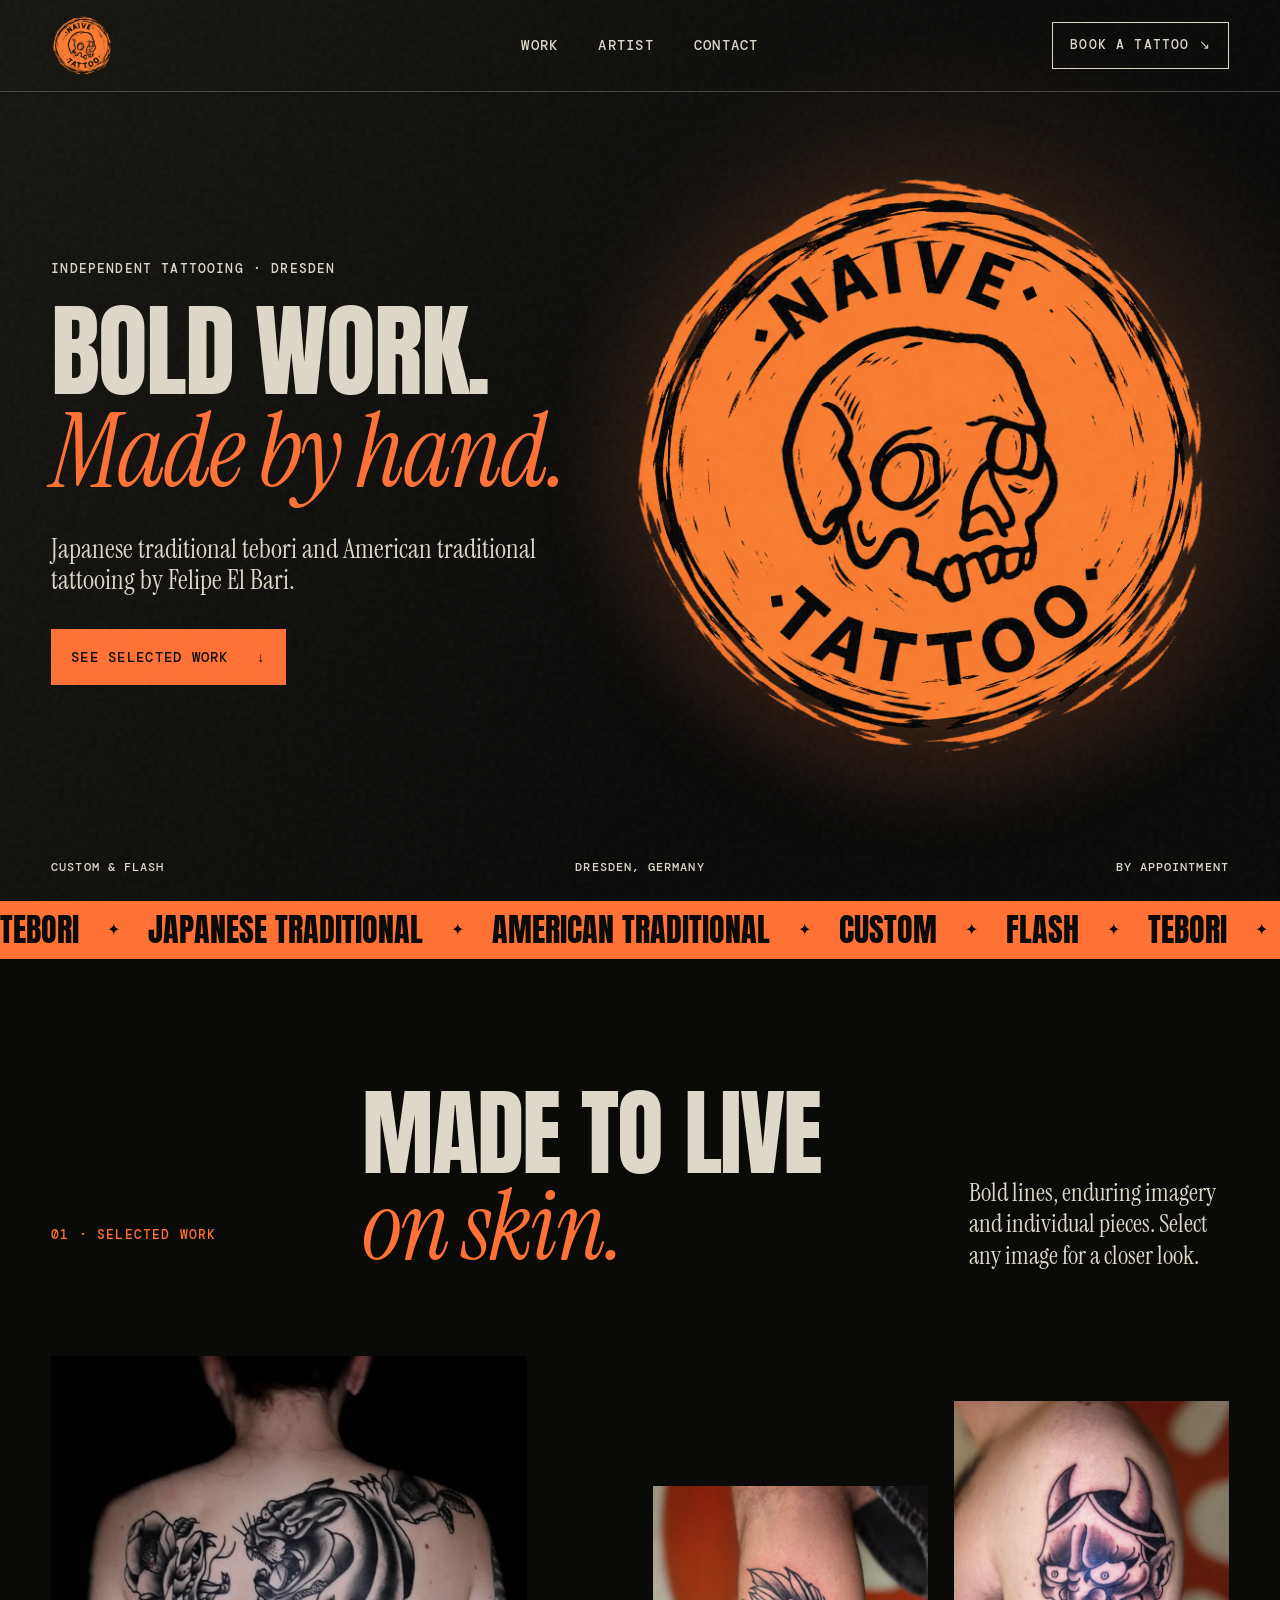
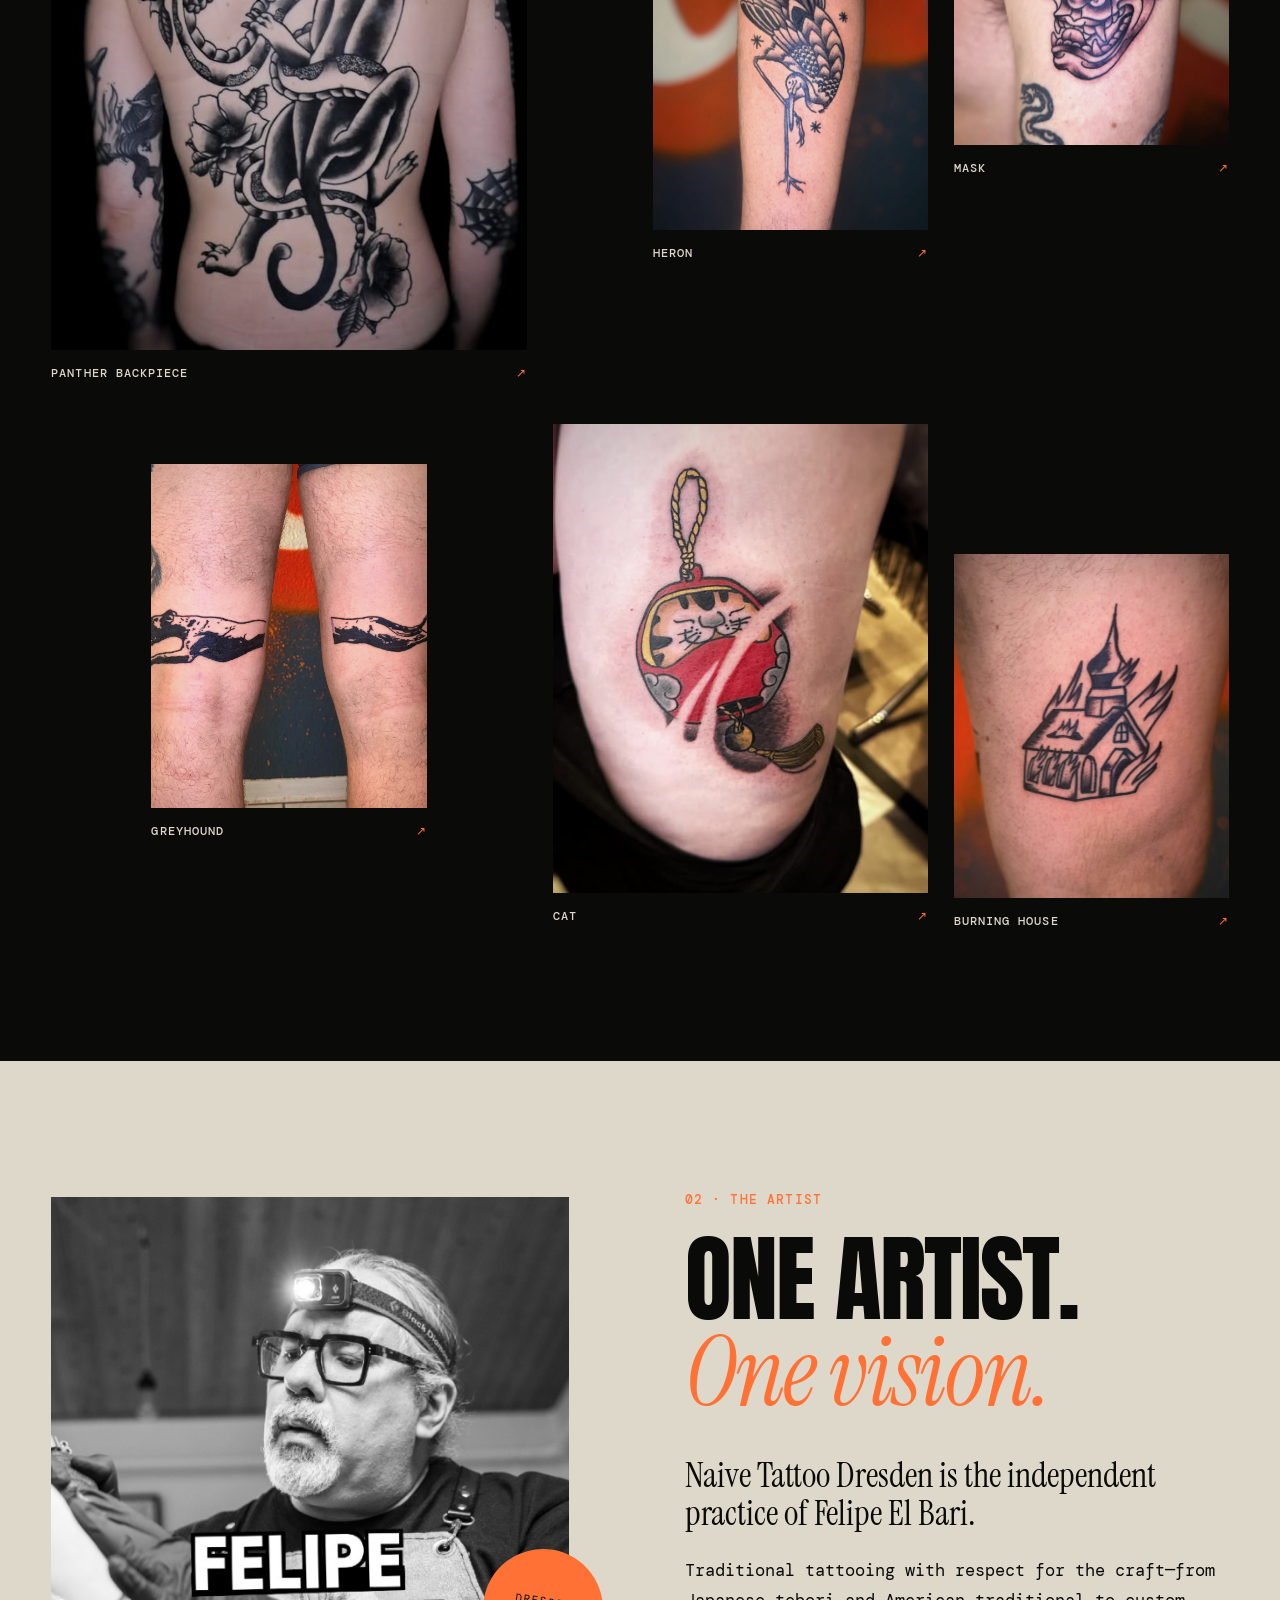
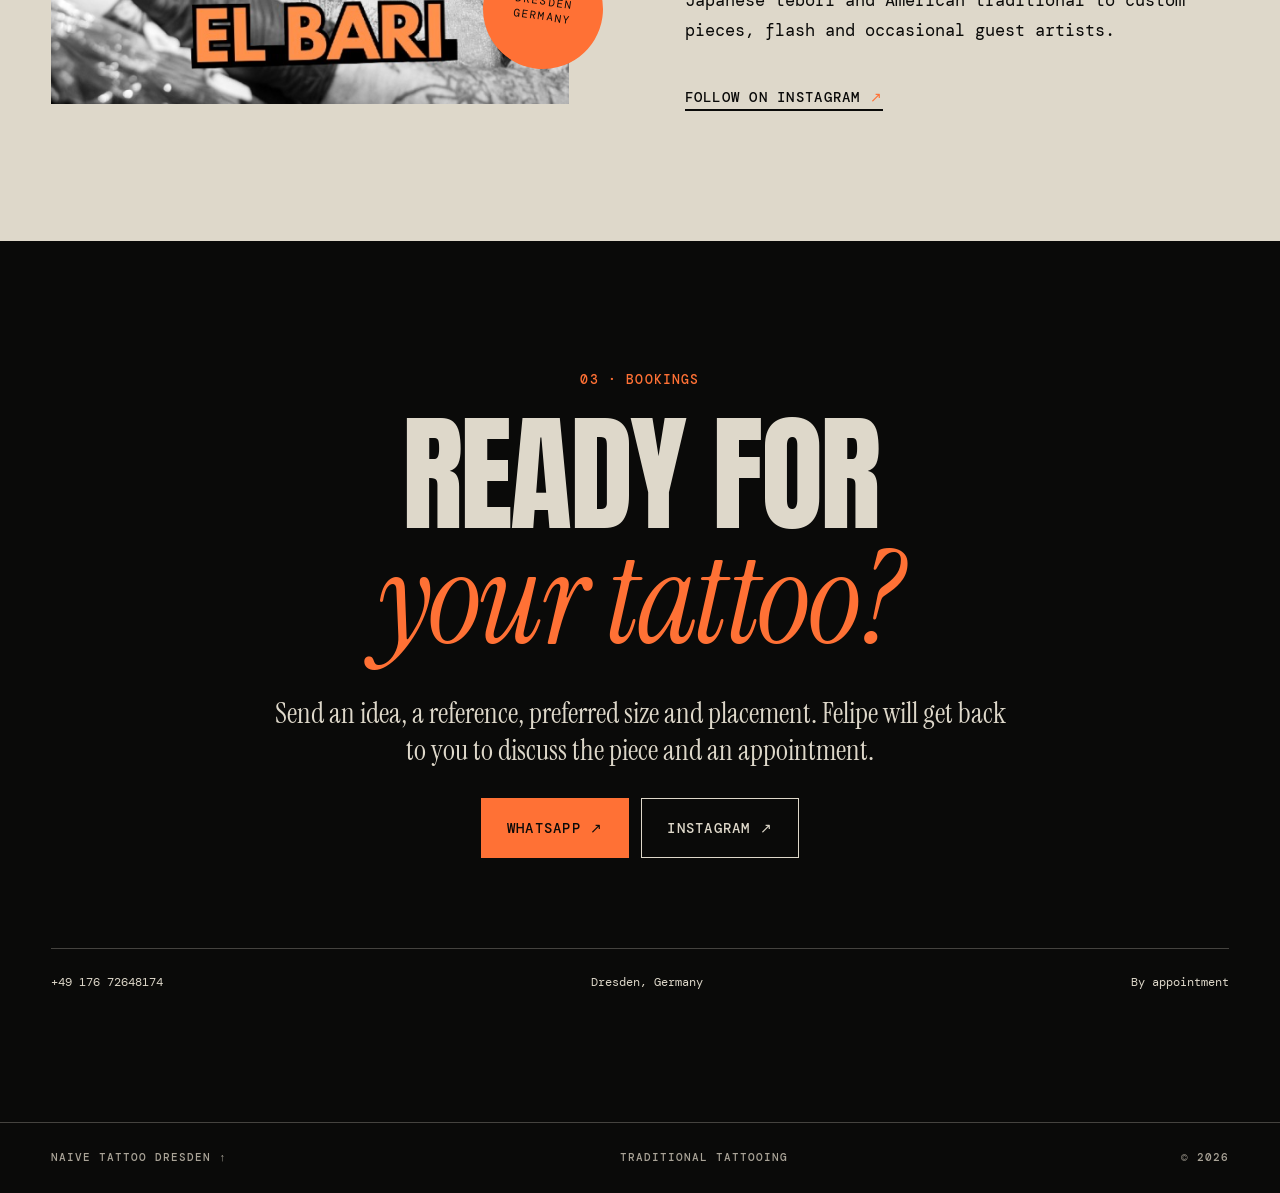
==== commit 68248ca2: "Restore logo artwork to landing page" ====
--- a/index.html
+++ b/index.html
@@ -28,7 +28,7 @@
         <p class="hero-intro">Japanese traditional tebori and American traditional tattooing by Felipe El Bari.</p>
         <a class="primary-link" href="#work">See selected work <span aria-hidden="true">↓</span></a>
       </div>
-      <div class="hero-art" aria-hidden="true"><img src="Assets/Tattoo machine.png" alt=""></div>
+      <div class="hero-art" aria-hidden="true"><img src="Assets/Logo/Orange logo.png" alt=""></div>
       <div class="hero-meta" role="group" aria-label="Studio details"><span>Custom &amp; flash</span><span>Dresden, Germany</span><span>By appointment</span></div>
     </section>
     <section class="marquee" aria-label="Tattoo styles">
--- a/styles.css
+++ b/styles.css
@@ -15,7 +15,7 @@
 h1,h2{margin:0;font-family:var(--display);font-weight:400;text-transform:uppercase;line-height:.9;letter-spacing:-.02em}h1{font-size:clamp(76px,8vw,145px)}h2{font-size:clamp(66px,7.5vw,126px)}h1 em,h2 em{font-family:var(--serif);font-weight:400;text-transform:none;color:var(--orange)}
 .hero-intro{max-width:580px;margin:34px 0;font-family:var(--serif);font-size:clamp(27px,2.1vw,38px);line-height:1.15}
 .primary-link{display:inline-flex;gap:28px;align-items:center;padding:17px 20px;background:var(--orange);color:var(--ink);font-size:14px}.primary-link:hover span{transform:translateY(3px)}.primary-link span{transition:.2s}
-.hero-art{position:relative;justify-self:end;width:min(55vw,820px);aspect-ratio:1.4}.hero-art img{width:115%;height:115%;object-fit:contain;transform:rotate(-7deg) translate(-2%,2%);filter:drop-shadow(0 24px 50px #0009)}
+.hero-art{position:relative;justify-self:end;width:min(48vw,680px);aspect-ratio:1}.hero-art img{width:100%;height:100%;object-fit:contain;filter:drop-shadow(0 20px 55px rgba(255,113,53,.16))}
 .hero-meta{position:absolute;bottom:23px;left:4vw;right:4vw;display:flex;justify-content:space-between;font-size:12px}
 .marquee{overflow:hidden;background:var(--orange);color:var(--ink);border-block:1px solid var(--ink);padding:13px 0}.marquee-track{display:flex;width:max-content;animation:marquee 28s linear infinite}.marquee-set{display:flex;gap:28px;padding-right:28px;white-space:nowrap}.marquee span{font-family:var(--display);font-size:32px;line-height:1;text-transform:uppercase}.marquee i{font-style:normal;align-self:center}
 .section{padding:130px 4vw}.section-heading{display:grid;grid-template-columns:.7fr 1.5fr .7fr;gap:4vw;align-items:end;margin-bottom:85px}.section-heading>p:last-child{margin:0;font-family:var(--serif);font-size:25px;line-height:1.25}
